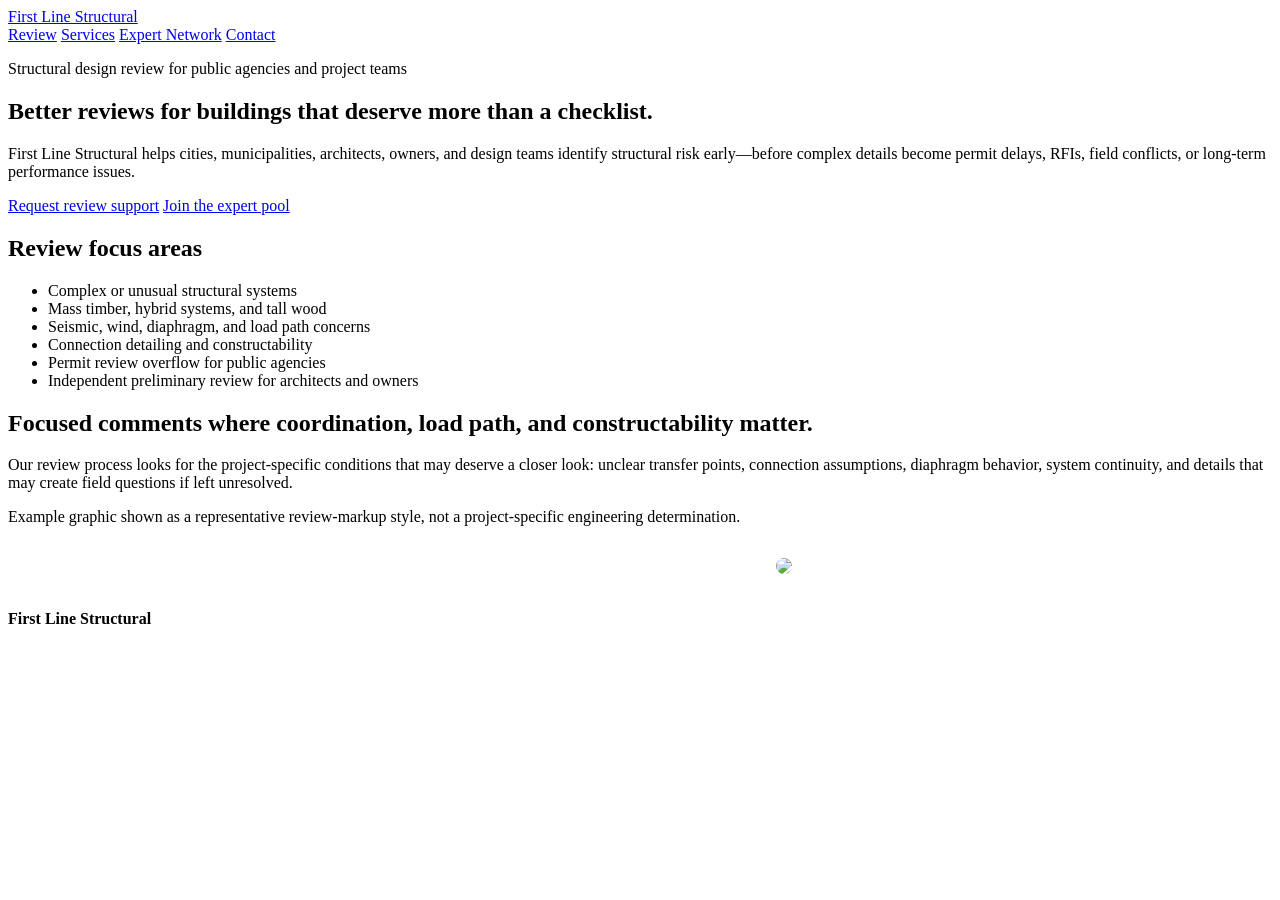
==== index.html @ 234429f4 "Update index.html" ====
<!doctype html>
<html lang="en">
<head>
  <meta charset="utf-8" />
  <meta name="viewport" content="width=device-width, initial-scale=1" />
  <title>First Line Structural</title>

  <!-- FORCE CSS FROM WORKING GITHUB SITE -->
  <link rel="stylesheet" href="https://loebmax-coder.github.io/First-Line-Structural/assets/css/styles.css">
</head>

<body>

<header class="site-header">
  <div class="container nav-wrap">
    <a class="logo" href="index.html">First Line Structural</a>
    <nav class="nav">
      <a href="index.html" class="active">Review</a>
      <a href="services.html">Services</a>
      <a href="expert-network.html">Expert Network</a>
      <a href="contact.html">Contact</a>
    </nav>
  </div>
</header>

<main>

<section class="hero">
  <div class="container">
    <p class="eyebrow">Structural design review for public agencies and project teams</p>

    <h1>
      Better reviews for buildings that deserve more than a checklist.
    </h1>

    <p class="lead">
      First Line Structural helps cities, municipalities, architects, owners, and design teams identify structural risk early—before complex details become permit delays, RFIs, field conflicts, or long-term performance issues.
    </p>

    <a href="contact.html" class="btn primary">Request review support</a>
    <a href="expert-network.html" class="btn">Join the expert pool</a>
  </div>
</section>

<section class="section">
  <div class="container">

    <h2>Review focus areas</h2>

    <ul class="checklist">
      <li>Complex or unusual structural systems</li>
      <li>Mass timber, hybrid systems, and tall wood</li>
      <li>Seismic, wind, diaphragm, and load path concerns</li>
      <li>Connection detailing and constructability</li>
      <li>Permit review overflow for public agencies</li>
      <li>Independent preliminary review for architects and owners</li>
    </ul>

  </div>
</section>

<section class="section alt">
  <div class="container split">

    <div>
      <h2>
        Focused comments where coordination, load path, and constructability matter.
      </h2>

      <p>
        Our review process looks for the project-specific conditions that may deserve a closer look: unclear transfer points, connection assumptions, diaphragm behavior, system continuity, and details that may create field questions if left unresolved.
      </p>

      <p class="small">
        Example graphic shown as a representative review-markup style, not a project-specific engineering determination.
      </p>
    </div>

    <div style="max-width:480px; margin-left:auto; background:rgba(255,255,255,0.04); padding:16px; border-radius:12px;">
      <img src="https://firstlinestructural.com/assets/images/redline-review.png"
           style="width:100%; border-radius:8px;">
    </div>

  </div>
</section>

</main>

<footer class="footer">
  <div class="container">
    <p><strong>First Line Structural</strong></p>
  </div>
</footer>

<!-- FORCE JS LOAD -->
<script src="https://firstlinestructural.com/assets/js/main.js"></script><script src="https://loebmax-coder.github.io/First-Line-Structural/assets/js/main.js"></script>
</body>
</html>
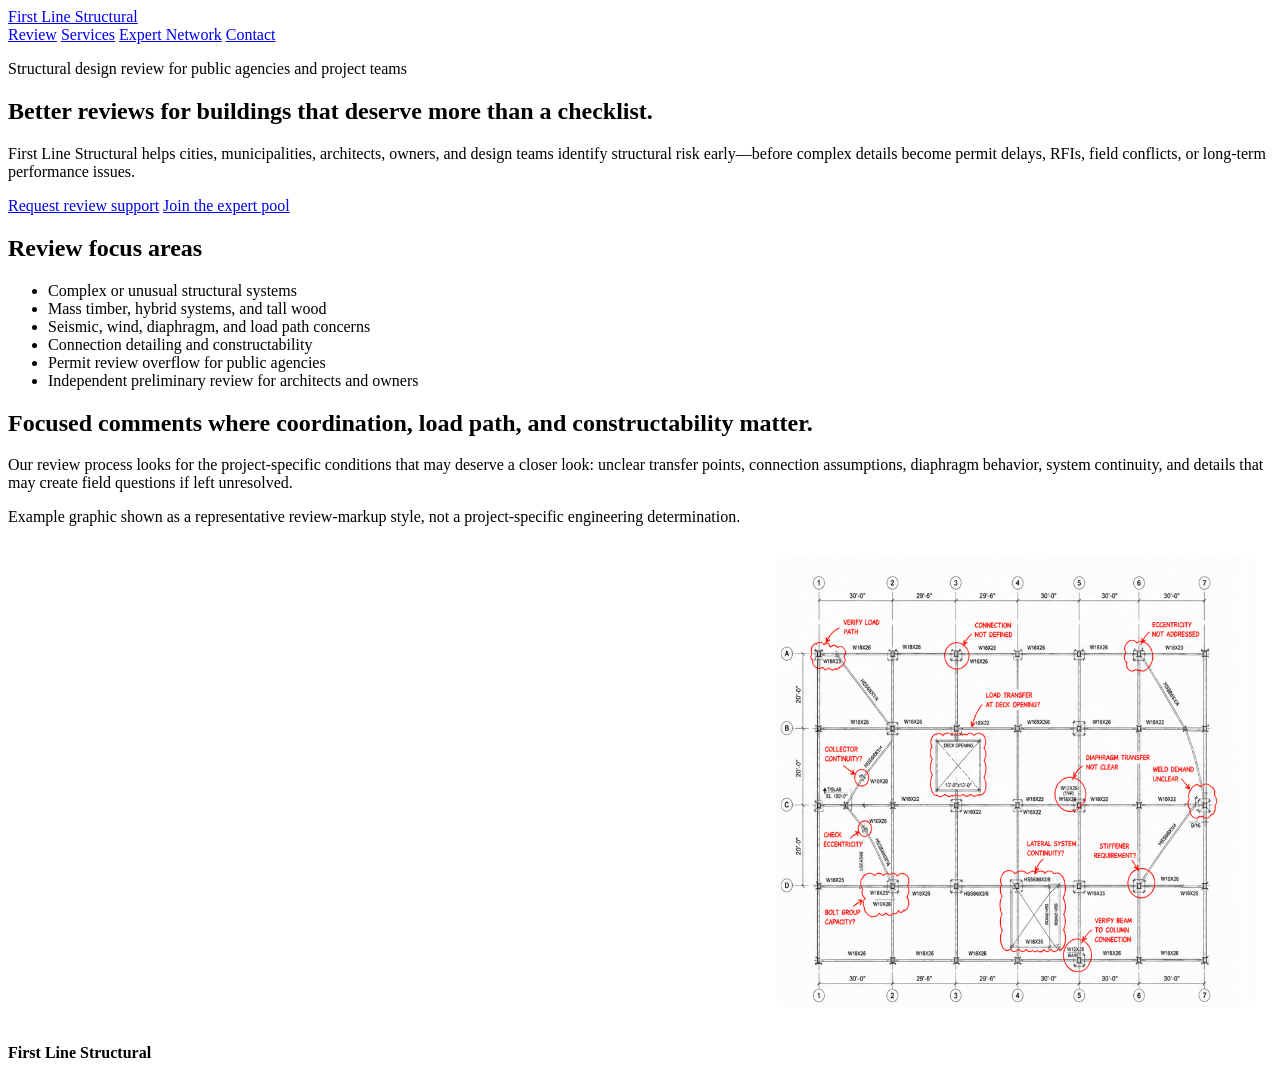
==== commit 084b5594: "Update index.html" ====
--- a/index.html
+++ b/index.html
@@ -5,10 +5,9 @@
   <meta name="viewport" content="width=device-width, initial-scale=1" />
   <title>First Line Structural</title>
 
-  <!-- FORCE CSS FROM WORKING GITHUB SITE -->
+  <!-- LOAD FROM THE WORKING GITHUB SITE -->
   <link rel="stylesheet" href="https://loebmax-coder.github.io/First-Line-Structural/assets/css/styles.css">
 </head>
-
 <body>
 
 <header class="site-header">
@@ -29,24 +28,22 @@
   <div class="container">
     <p class="eyebrow">Structural design review for public agencies and project teams</p>
 
-    <h1>
-      Better reviews for buildings that deserve more than a checklist.
-    </h1>
+    <h1>Better reviews for buildings that deserve more than a checklist.</h1>
 
     <p class="lead">
       First Line Structural helps cities, municipalities, architects, owners, and design teams identify structural risk early—before complex details become permit delays, RFIs, field conflicts, or long-term performance issues.
     </p>
 
-    <a href="contact.html" class="btn primary">Request review support</a>
-    <a href="expert-network.html" class="btn">Join the expert pool</a>
+    <div class="actions">
+      <a href="contact.html" class="btn primary">Request review support</a>
+      <a href="expert-network.html" class="btn">Join the expert pool</a>
+    </div>
   </div>
 </section>
 
 <section class="section">
   <div class="container">
-
     <h2>Review focus areas</h2>
-
     <ul class="checklist">
       <li>Complex or unusual structural systems</li>
       <li>Mass timber, hybrid systems, and tall wood</li>
@@ -55,32 +52,25 @@
       <li>Permit review overflow for public agencies</li>
       <li>Independent preliminary review for architects and owners</li>
     </ul>
-
   </div>
 </section>
 
 <section class="section alt">
   <div class="container split">
-
     <div>
-      <h2>
-        Focused comments where coordination, load path, and constructability matter.
-      </h2>
-
+      <h2>Focused comments where coordination, load path, and constructability matter.</h2>
       <p>
         Our review process looks for the project-specific conditions that may deserve a closer look: unclear transfer points, connection assumptions, diaphragm behavior, system continuity, and details that may create field questions if left unresolved.
       </p>
-
       <p class="small">
         Example graphic shown as a representative review-markup style, not a project-specific engineering determination.
       </p>
     </div>
 
     <div style="max-width:480px; margin-left:auto; background:rgba(255,255,255,0.04); padding:16px; border-radius:12px;">
-      <img src="https://firstlinestructural.com/assets/images/redline-review.png"
+      <img src="https://loebmax-coder.github.io/First-Line-Structural/assets/images/redline-review.png"
            style="width:100%; border-radius:8px;">
     </div>
-
   </div>
 </section>
 
@@ -92,7 +82,7 @@
   </div>
 </footer>
 
-<!-- FORCE JS LOAD -->
-<script src="https://firstlinestructural.com/assets/js/main.js"></script><script src="https://loebmax-coder.github.io/First-Line-Structural/assets/js/main.js"></script>
+<script src="https://loebmax-coder.github.io/First-Line-Structural/assets/js/main.js"></script>
+
 </body>
 </html>
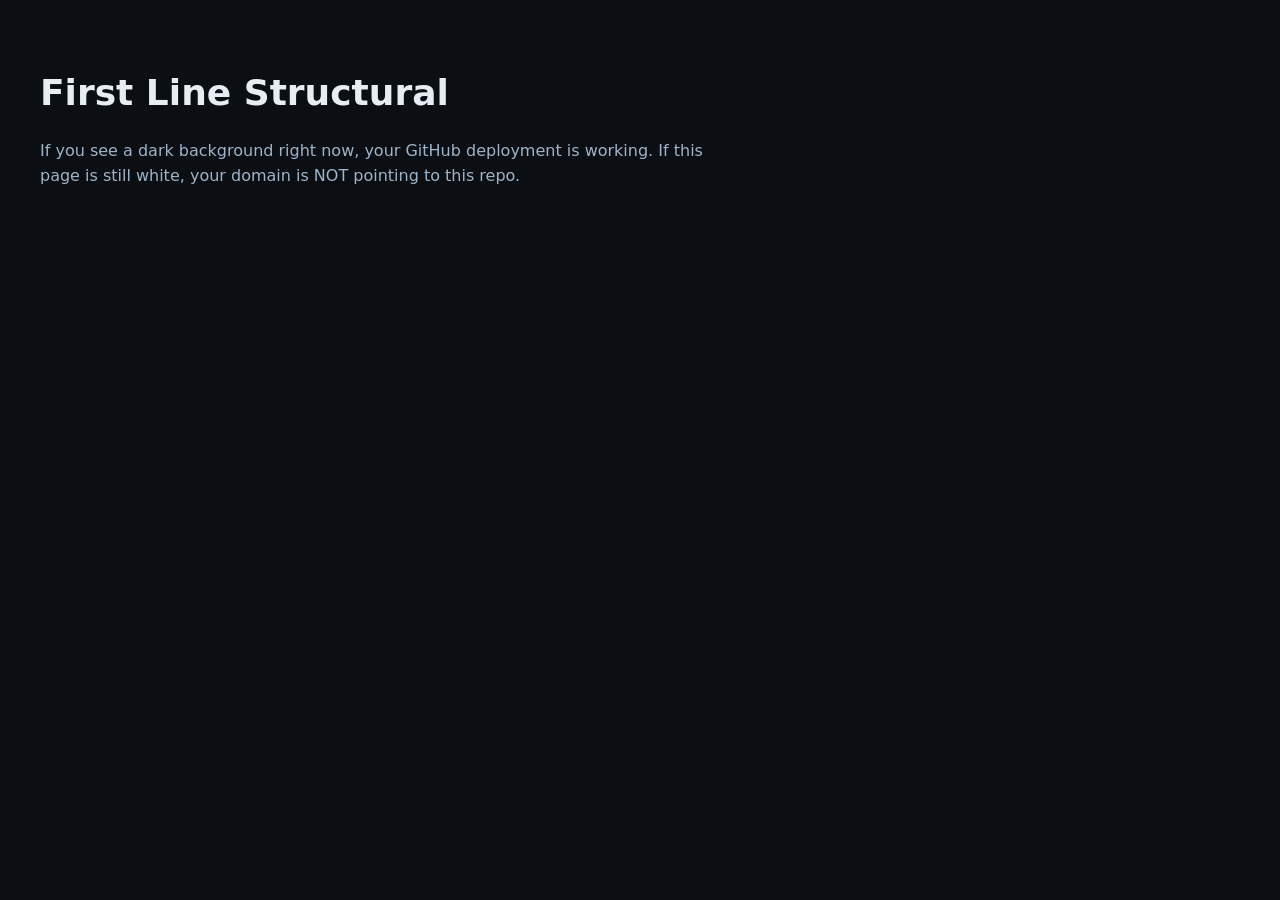
==== commit d1157ab1: "Update index.html" ====
--- a/index.html
+++ b/index.html
@@ -5,84 +5,36 @@
   <meta name="viewport" content="width=device-width, initial-scale=1" />
   <title>First Line Structural</title>
 
-  <!-- LOAD FROM THE WORKING GITHUB SITE -->
-  <link rel="stylesheet" href="https://loebmax-coder.github.io/First-Line-Structural/assets/css/styles.css">
+  <style>
+    body {
+      font-family: system-ui, sans-serif;
+      background: #0b0f14;
+      color: #e6edf3;
+      margin: 0;
+      padding: 40px;
+      line-height: 1.6;
+    }
+
+    h1 {
+      font-size: 36px;
+      margin-bottom: 16px;
+    }
+
+    p {
+      color: #9fb3c8;
+      max-width: 700px;
+    }
+  </style>
 </head>
+
 <body>
 
-<header class="site-header">
-  <div class="container nav-wrap">
-    <a class="logo" href="index.html">First Line Structural</a>
-    <nav class="nav">
-      <a href="index.html" class="active">Review</a>
-      <a href="services.html">Services</a>
-      <a href="expert-network.html">Expert Network</a>
-      <a href="contact.html">Contact</a>
-    </nav>
-  </div>
-</header>
+<h1>First Line Structural</h1>
 
-<main>
-
-<section class="hero">
-  <div class="container">
-    <p class="eyebrow">Structural design review for public agencies and project teams</p>
-
-    <h1>Better reviews for buildings that deserve more than a checklist.</h1>
-
-    <p class="lead">
-      First Line Structural helps cities, municipalities, architects, owners, and design teams identify structural risk early—before complex details become permit delays, RFIs, field conflicts, or long-term performance issues.
-    </p>
-
-    <div class="actions">
-      <a href="contact.html" class="btn primary">Request review support</a>
-      <a href="expert-network.html" class="btn">Join the expert pool</a>
-    </div>
-  </div>
-</section>
-
-<section class="section">
-  <div class="container">
-    <h2>Review focus areas</h2>
-    <ul class="checklist">
-      <li>Complex or unusual structural systems</li>
-      <li>Mass timber, hybrid systems, and tall wood</li>
-      <li>Seismic, wind, diaphragm, and load path concerns</li>
-      <li>Connection detailing and constructability</li>
-      <li>Permit review overflow for public agencies</li>
-      <li>Independent preliminary review for architects and owners</li>
-    </ul>
-  </div>
-</section>
-
-<section class="section alt">
-  <div class="container split">
-    <div>
-      <h2>Focused comments where coordination, load path, and constructability matter.</h2>
-      <p>
-        Our review process looks for the project-specific conditions that may deserve a closer look: unclear transfer points, connection assumptions, diaphragm behavior, system continuity, and details that may create field questions if left unresolved.
-      </p>
-      <p class="small">
-        Example graphic shown as a representative review-markup style, not a project-specific engineering determination.
-      </p>
-    </div>
-
-    <div style="max-width:480px; margin-left:auto; background:rgba(255,255,255,0.04); padding:16px; border-radius:12px;">
-      <img src="https://loebmax-coder.github.io/First-Line-Structural/assets/images/redline-review.png"
-           style="width:100%; border-radius:8px;">
-    </div>
-  </div>
-</section>
-
-</main>
-
-<footer class="footer">
-  <div class="container">
-    <p><strong>First Line Structural</strong></p>
-  </div>
-</footer>
-
-<script src="https://loebmax-coder.github.io/First-Line-Structural/assets/js/main.js"></script>
+<p>
+If you see a dark background right now, your GitHub deployment is working.
+If this page is still white, your domain is NOT pointing to this repo.
+</p>
 
 </body>
 </html>
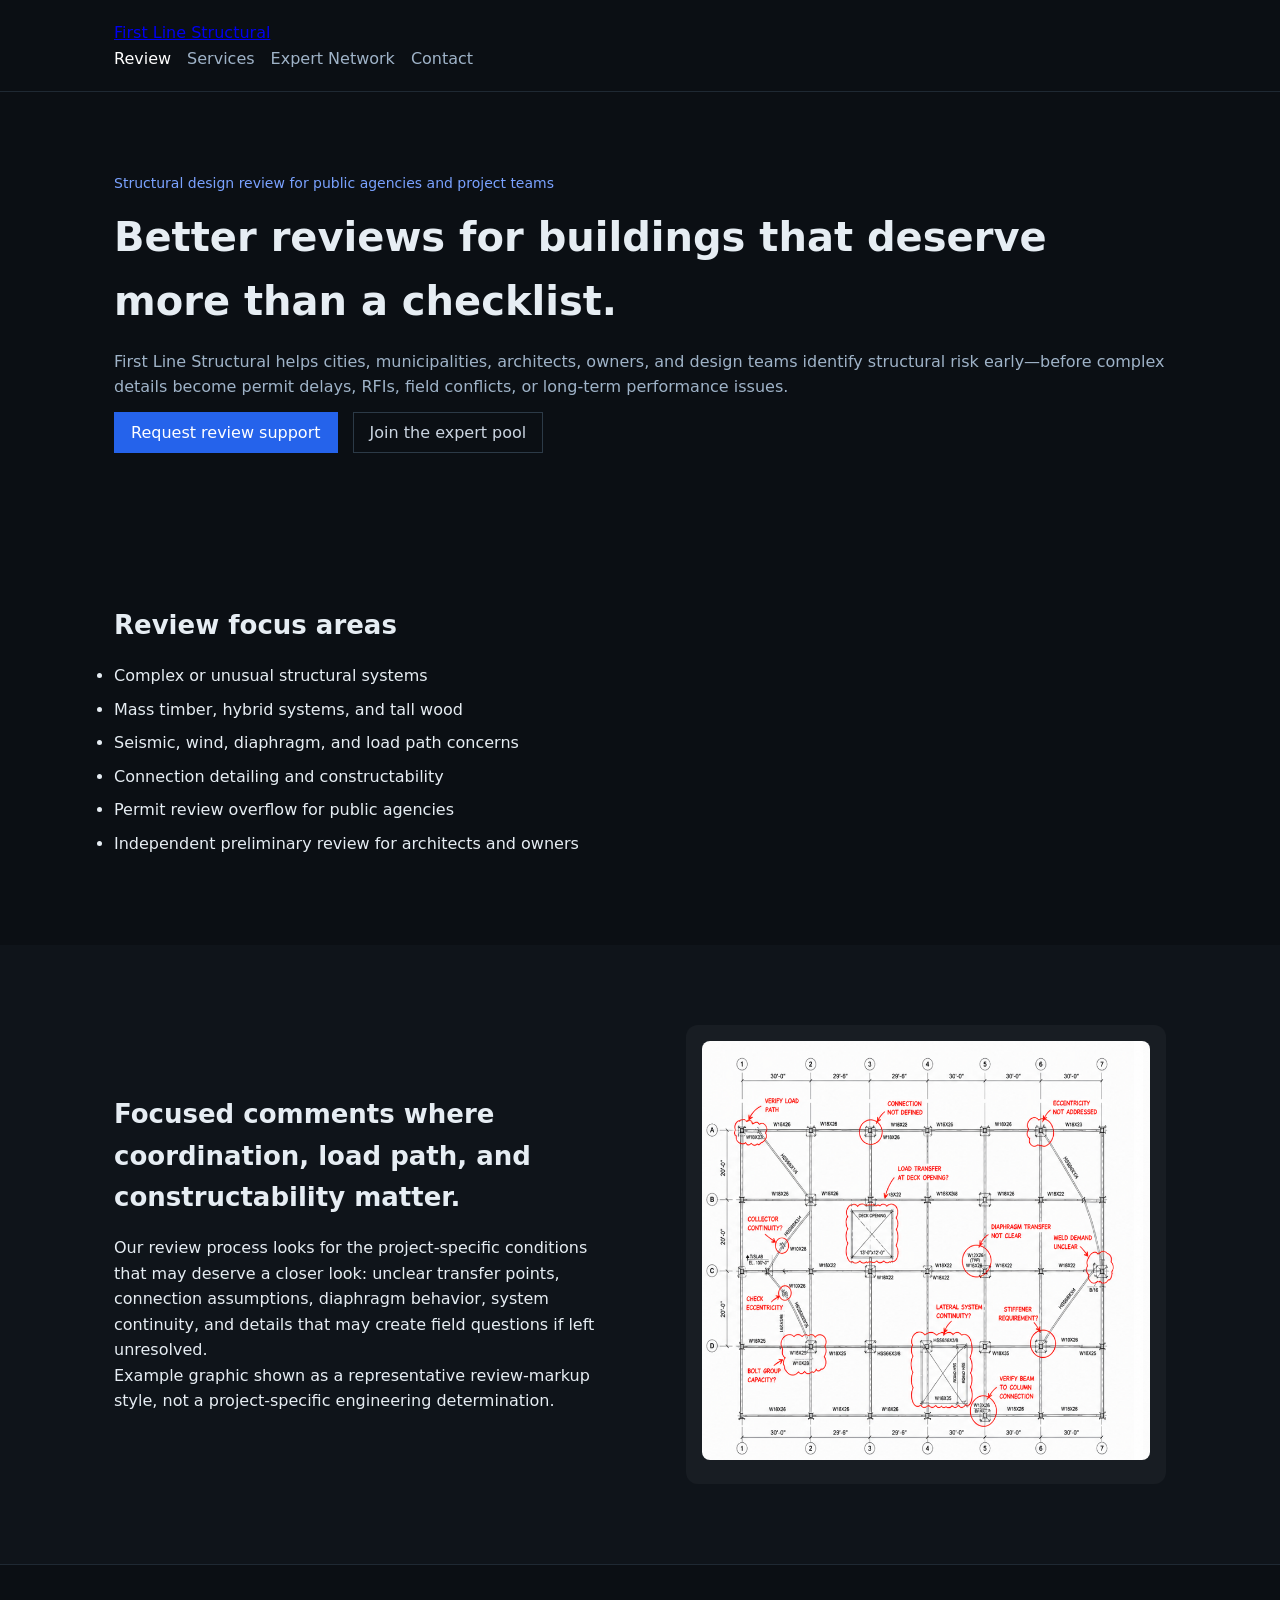
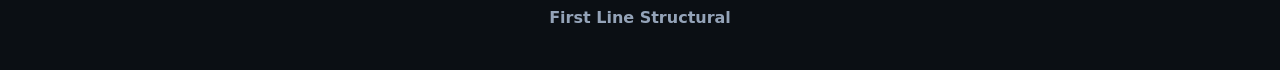
==== commit 072953c4: "Update index.html" ====
--- a/index.html
+++ b/index.html
@@ -5,36 +5,89 @@
   <meta name="viewport" content="width=device-width, initial-scale=1" />
   <title>First Line Structural</title>
 
-  <style>
-    body {
-      font-family: system-ui, sans-serif;
-      background: #0b0f14;
-      color: #e6edf3;
-      margin: 0;
-      padding: 40px;
-      line-height: 1.6;
-    }
-
-    h1 {
-      font-size: 36px;
-      margin-bottom: 16px;
-    }
-
-    p {
-      color: #9fb3c8;
-      max-width: 700px;
-    }
-  </style>
+  <!-- Main Styles -->
+  <link rel="stylesheet" href="assets/css/styles.css">
 </head>
 
 <body>
 
-<h1>First Line Structural</h1>
+<header class="site-header">
+  <div class="container nav-wrap">
+    <a class="logo" href="index.html">First Line Structural</a>
+    <nav class="nav">
+      <a href="index.html" class="active">Review</a>
+      <a href="services.html">Services</a>
+      <a href="expert-network.html">Expert Network</a>
+      <a href="contact.html">Contact</a>
+    </nav>
+  </div>
+</header>
 
-<p>
-If you see a dark background right now, your GitHub deployment is working.
-If this page is still white, your domain is NOT pointing to this repo.
-</p>
+<main>
+
+<section class="hero">
+  <div class="container">
+    <p class="eyebrow">Structural design review for public agencies and project teams</p>
+
+    <h1>Better reviews for buildings that deserve more than a checklist.</h1>
+
+    <p class="lead">
+      First Line Structural helps cities, municipalities, architects, owners, and design teams identify structural risk early—before complex details become permit delays, RFIs, field conflicts, or long-term performance issues.
+    </p>
+
+    <div class="actions">
+      <a href="contact.html" class="btn primary">Request review support</a>
+      <a href="expert-network.html" class="btn">Join the expert pool</a>
+    </div>
+  </div>
+</section>
+
+<section class="section">
+  <div class="container">
+    <h2>Review focus areas</h2>
+
+    <ul class="checklist">
+      <li>Complex or unusual structural systems</li>
+      <li>Mass timber, hybrid systems, and tall wood</li>
+      <li>Seismic, wind, diaphragm, and load path concerns</li>
+      <li>Connection detailing and constructability</li>
+      <li>Permit review overflow for public agencies</li>
+      <li>Independent preliminary review for architects and owners</li>
+    </ul>
+  </div>
+</section>
+
+<section class="section alt">
+  <div class="container split">
+
+    <div>
+      <h2>Focused comments where coordination, load path, and constructability matter.</h2>
+
+      <p>
+        Our review process looks for the project-specific conditions that may deserve a closer look: unclear transfer points, connection assumptions, diaphragm behavior, system continuity, and details that may create field questions if left unresolved.
+      </p>
+
+      <p class="small">
+        Example graphic shown as a representative review-markup style, not a project-specific engineering determination.
+      </p>
+    </div>
+
+    <div style="max-width:480px; margin-left:auto; background:rgba(255,255,255,0.04); padding:16px; border-radius:12px;">
+      <img src="assets/images/redline-review.png" style="width:100%; border-radius:8px;">
+    </div>
+
+  </div>
+</section>
+
+</main>
+
+<footer class="footer">
+  <div class="container">
+    <p><strong>First Line Structural</strong></p>
+  </div>
+</footer>
+
+<script src="assets/js/main.js"></script>
 
 </body>
 </html>
--- a/assets/css/styles.css
+++ b/assets/css/styles.css
@@ -0,0 +1,102 @@
+* {
+  margin: 0;
+  padding: 0;
+  box-sizing: border-box;
+}
+
+body {
+  font-family: system-ui, -apple-system, sans-serif;
+  background: #0b0f14;
+  color: #e6edf3;
+  line-height: 1.6;
+}
+
+.container {
+  max-width: 1100px;
+  margin: 0 auto;
+  padding: 0 24px;
+}
+
+.site-header {
+  padding: 20px 0;
+  border-bottom: 1px solid #1f2933;
+}
+
+.nav {
+  display: flex;
+  gap: 16px;
+}
+
+.nav a {
+  color: #9fb3c8;
+  text-decoration: none;
+}
+
+.nav a.active {
+  color: #ffffff;
+}
+
+.hero {
+  padding: 80px 0;
+}
+
+.eyebrow {
+  color: #7aa2ff;
+  font-size: 14px;
+  margin-bottom: 10px;
+}
+
+h1 {
+  font-size: 40px;
+  margin-bottom: 16px;
+}
+
+h2 {
+  font-size: 26px;
+  margin-bottom: 16px;
+}
+
+.lead {
+  color: #9fb3c8;
+  margin-bottom: 20px;
+}
+
+.section {
+  padding: 80px 0;
+}
+
+.section.alt {
+  background: #0f141a;
+}
+
+.btn {
+  padding: 10px 16px;
+  border: 1px solid #2c3a47;
+  color: #cbd5e1;
+  text-decoration: none;
+  margin-right: 10px;
+}
+
+.btn.primary {
+  background: #2563eb;
+  border-color: #2563eb;
+  color: white;
+}
+
+.checklist li {
+  margin-bottom: 8px;
+}
+
+.split {
+  display: grid;
+  grid-template-columns: 1fr 1fr;
+  gap: 40px;
+  align-items: center;
+}
+
+.footer {
+  padding: 40px 0;
+  border-top: 1px solid #1f2933;
+  text-align: center;
+  color: #94a3b8;
+}
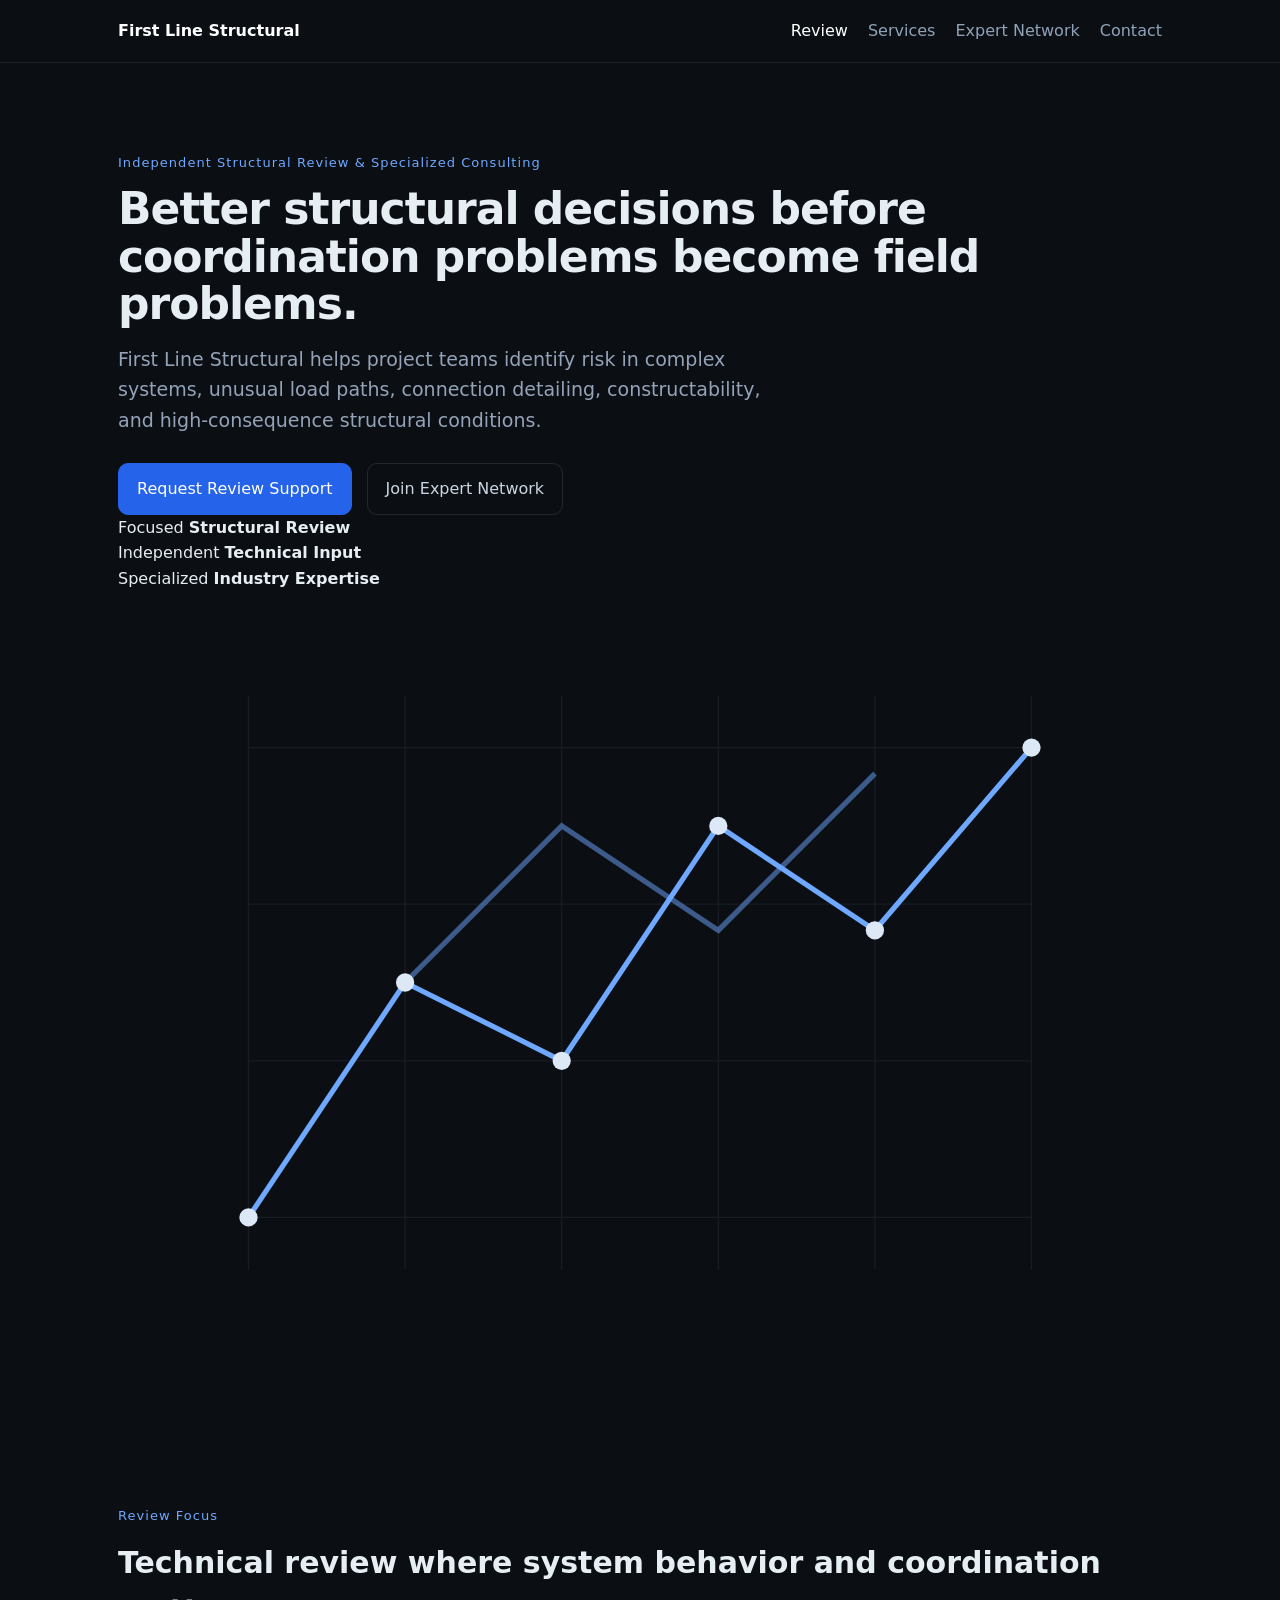
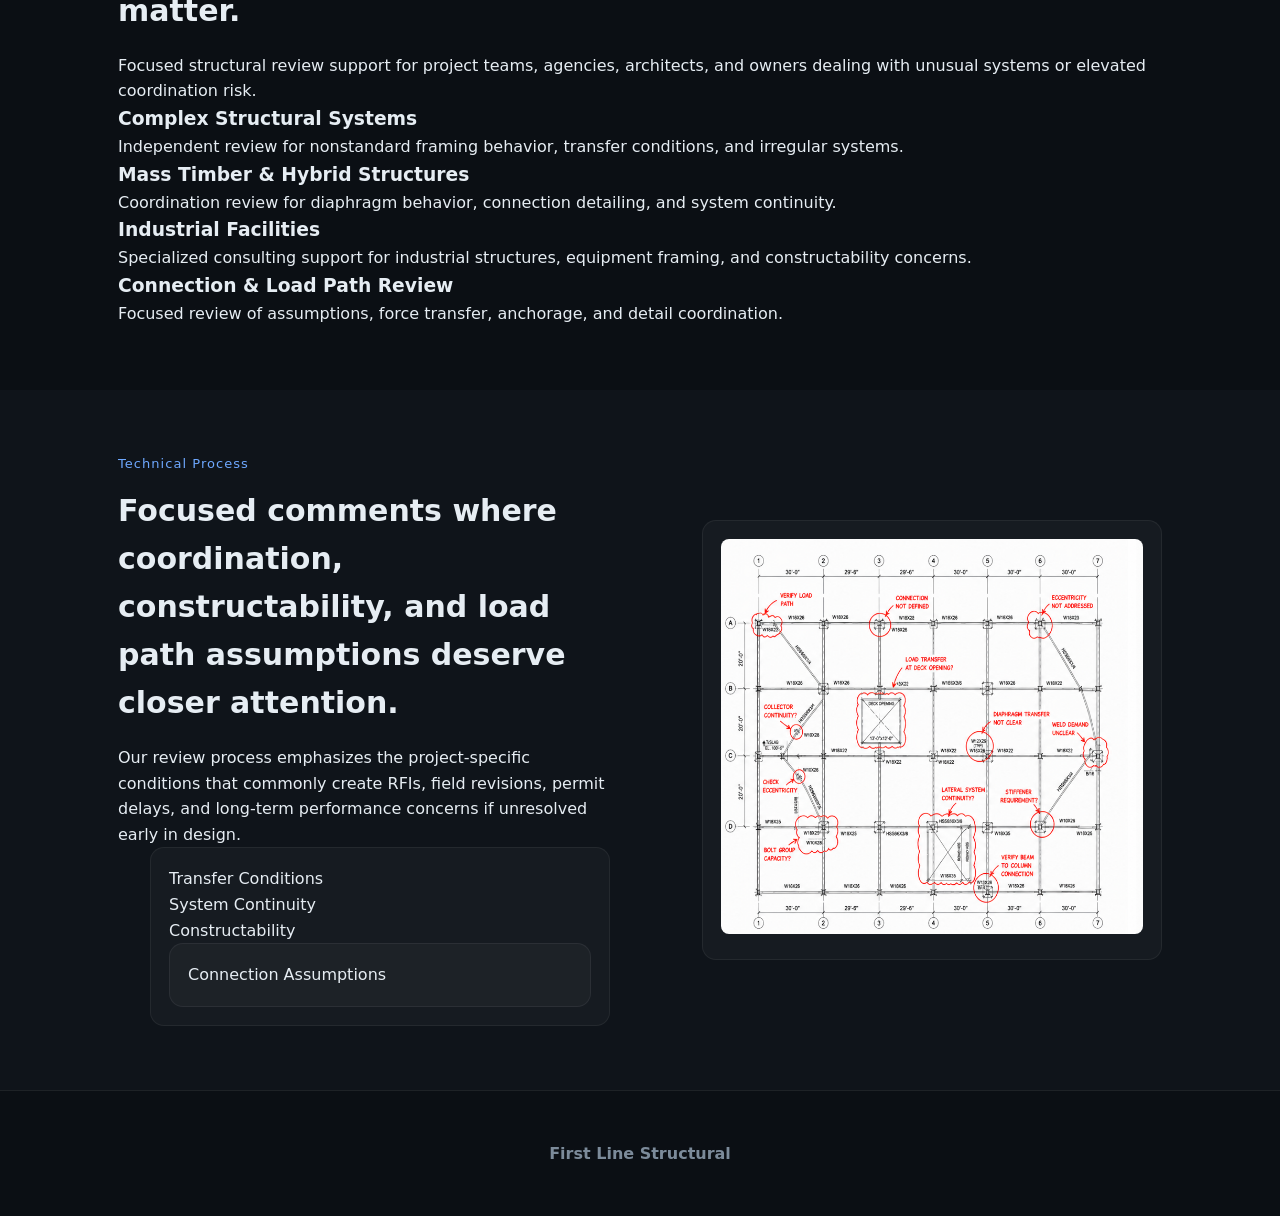
==== commit 7afe89a6: "Redesign homepage with stronger engineering visual hierarchy" ====
--- a/index.html
+++ b/index.html
@@ -4,8 +4,6 @@
   <meta charset="utf-8" />
   <meta name="viewport" content="width=device-width, initial-scale=1" />
   <title>First Line Structural</title>
-
-  <!-- Main Styles -->
   <link rel="stylesheet" href="assets/css/styles.css">
 </head>
 
@@ -14,6 +12,7 @@
 <header class="site-header">
   <div class="container nav-wrap">
     <a class="logo" href="index.html">First Line Structural</a>
+
     <nav class="nav">
       <a href="index.html" class="active">Review</a>
       <a href="services.html">Services</a>
@@ -25,58 +24,163 @@
 
 <main>
 
-<section class="hero">
-  <div class="container">
-    <p class="eyebrow">Structural design review for public agencies and project teams</p>
+<section class="hero advanced-hero">
 
-    <h1>Better reviews for buildings that deserve more than a checklist.</h1>
+  <div class="hero-grid container">
 
-    <p class="lead">
-      First Line Structural helps cities, municipalities, architects, owners, and design teams identify structural risk early—before complex details become permit delays, RFIs, field conflicts, or long-term performance issues.
-    </p>
+    <div class="hero-copy">
 
-    <div class="actions">
-      <a href="contact.html" class="btn primary">Request review support</a>
-      <a href="expert-network.html" class="btn">Join the expert pool</a>
+      <p class="eyebrow">Independent Structural Review & Specialized Consulting</p>
+
+      <h1>
+        Better structural decisions before coordination problems become field problems.
+      </h1>
+
+      <p class="lead">
+        First Line Structural helps project teams identify risk in complex systems, unusual load paths, connection detailing, constructability, and high-consequence structural conditions.
+      </p>
+
+      <div class="actions">
+        <a href="contact.html" class="btn primary">Request Review Support</a>
+        <a href="expert-network.html" class="btn">Join Expert Network</a>
+      </div>
+
+      <div class="hero-stats">
+        <div>
+          <span>Focused</span>
+          <strong>Structural Review</strong>
+        </div>
+
+        <div>
+          <span>Independent</span>
+          <strong>Technical Input</strong>
+        </div>
+
+        <div>
+          <span>Specialized</span>
+          <strong>Industry Expertise</strong>
+        </div>
+      </div>
+
     </div>
+
+    <div class="hero-graphic-wrap">
+
+      <div class="hero-graphic-card">
+
+        <svg viewBox="0 0 800 600" class="hero-diagram">
+
+          <g opacity="0.15" stroke="#5b6b7d">
+            <path d="M100 80V520" />
+            <path d="M220 80V520" />
+            <path d="M340 80V520" />
+            <path d="M460 80V520" />
+            <path d="M580 80V520" />
+            <path d="M700 80V520" />
+
+            <path d="M100 120H700" />
+            <path d="M100 240H700" />
+            <path d="M100 360H700" />
+            <path d="M100 480H700" />
+          </g>
+
+          <g stroke="#6ea8ff" stroke-width="4" fill="none">
+            <path d="M100 480L220 300L340 360L460 180L580 260L700 120" />
+            <path d="M220 300L340 180L460 260L580 140" opacity="0.5" />
+          </g>
+
+          <g fill="#dce8f5">
+            <circle cx="100" cy="480" r="7" />
+            <circle cx="220" cy="300" r="7" />
+            <circle cx="340" cy="360" r="7" />
+            <circle cx="460" cy="180" r="7" />
+            <circle cx="580" cy="260" r="7" />
+            <circle cx="700" cy="120" r="7" />
+          </g>
+
+        </svg>
+
+      </div>
+
+    </div>
+
   </div>
+
 </section>
 
-<section class="section">
+<section class="section review-grid-section">
+
   <div class="container">
-    <h2>Review focus areas</h2>
 
-    <ul class="checklist">
-      <li>Complex or unusual structural systems</li>
-      <li>Mass timber, hybrid systems, and tall wood</li>
-      <li>Seismic, wind, diaphragm, and load path concerns</li>
-      <li>Connection detailing and constructability</li>
-      <li>Permit review overflow for public agencies</li>
-      <li>Independent preliminary review for architects and owners</li>
-    </ul>
-  </div>
-</section>
+    <div class="section-heading-row">
+      <div>
+        <p class="eyebrow">Review Focus</p>
+        <h2>Technical review where system behavior and coordination matter.</h2>
+      </div>
 
-<section class="section alt">
-  <div class="container split">
-
-    <div>
-      <h2>Focused comments where coordination, load path, and constructability matter.</h2>
-
-      <p>
-        Our review process looks for the project-specific conditions that may deserve a closer look: unclear transfer points, connection assumptions, diaphragm behavior, system continuity, and details that may create field questions if left unresolved.
-      </p>
-
-      <p class="small">
-        Example graphic shown as a representative review-markup style, not a project-specific engineering determination.
+      <p class="section-side-text">
+        Focused structural review support for project teams, agencies, architects, and owners dealing with unusual systems or elevated coordination risk.
       </p>
     </div>
 
-    <div style="max-width:480px; margin-left:auto; background:rgba(255,255,255,0.04); padding:16px; border-radius:12px;">
-      <img src="assets/images/redline-review.png" style="width:100%; border-radius:8px;">
+    <div class="review-grid">
+
+      <div class="review-card">
+        <h3>Complex Structural Systems</h3>
+        <p>Independent review for nonstandard framing behavior, transfer conditions, and irregular systems.</p>
+      </div>
+
+      <div class="review-card">
+        <h3>Mass Timber & Hybrid Structures</h3>
+        <p>Coordination review for diaphragm behavior, connection detailing, and system continuity.</p>
+      </div>
+
+      <div class="review-card">
+        <h3>Industrial Facilities</h3>
+        <p>Specialized consulting support for industrial structures, equipment framing, and constructability concerns.</p>
+      </div>
+
+      <div class="review-card">
+        <h3>Connection & Load Path Review</h3>
+        <p>Focused review of assumptions, force transfer, anchorage, and detail coordination.</p>
+      </div>
+
     </div>
 
   </div>
+
+</section>
+
+<section class="section alt technical-section">
+
+  <div class="container split technical-split">
+
+    <div>
+      <p class="eyebrow">Technical Process</p>
+
+      <h2>
+        Focused comments where coordination, constructability, and load path assumptions deserve closer attention.
+      </h2>
+
+      <p>
+        Our review process emphasizes the project-specific conditions that commonly create RFIs, field revisions, permit delays, and long-term performance concerns if unresolved early in design.
+      </p>
+
+      <div class="technical-list">
+        <div>Transfer Conditions</div>
+        <div>System Continuity</div>
+        <div>Constructability</div>
+        <div>Connection Assumptions</div>
+      </div>
+
+    </div>
+
+    <div class="technical-image-card">
+      <img src="assets/images/redline-review.png" alt="Structural review markup">
+    </div>
+
+  </div>
+
 </section>
 
 </main>
--- a/assets/css/styles.css
+++ b/assets/css/styles.css
@@ -5,76 +5,106 @@
 }
 
 body {
-  font-family: system-ui, -apple-system, sans-serif;
+  font-family: Inter, system-ui, -apple-system, sans-serif;
   background: #0b0f14;
   color: #e6edf3;
   line-height: 1.6;
 }
 
+/* LAYOUT */
 .container {
   max-width: 1100px;
   margin: 0 auto;
-  padding: 0 24px;
-}
-
+  padding: 0 28px;
+}
+
+.section {
+  padding: 64px 0;
+}
+
+.section.alt {
+  background: #0f141a;
+}
+
+/* HEADER */
 .site-header {
-  padding: 20px 0;
-  border-bottom: 1px solid #1f2933;
+  border-bottom: 1px solid rgba(255,255,255,0.08);
+  padding: 18px 0;
+}
+
+.nav-wrap {
+  display: flex;
+  justify-content: space-between;
+  align-items: center;
+}
+
+.logo {
+  color: white;
+  text-decoration: none;
+  font-weight: 700;
 }
 
 .nav {
   display: flex;
-  gap: 16px;
+  gap: 20px;
 }
 
 .nav a {
-  color: #9fb3c8;
+  color: #8fa3b8;
   text-decoration: none;
+  font-weight: 500;
 }
 
 .nav a.active {
   color: #ffffff;
 }
 
+/* HERO */
 .hero {
-  padding: 80px 0;
+  padding: 90px 0 60px;
 }
 
 .eyebrow {
-  color: #7aa2ff;
-  font-size: 14px;
-  margin-bottom: 10px;
+  color: #6ea8ff;
+  font-size: 13px;
+  letter-spacing: 0.08em;
+  margin-bottom: 12px;
 }
 
 h1 {
-  font-size: 40px;
+  font-size: 44px;
+  line-height: 1.08;
   margin-bottom: 16px;
+  letter-spacing: -1px;
 }
 
 h2 {
-  font-size: 26px;
-  margin-bottom: 16px;
+  font-size: 30px;
+  margin-bottom: 18px;
 }
 
 .lead {
-  color: #9fb3c8;
-  margin-bottom: 20px;
-}
-
-.section {
-  padding: 80px 0;
-}
-
-.section.alt {
-  background: #0f141a;
-}
-
+  font-size: 19px;
+  color: #94a3b8;
+  margin-bottom: 28px;
+  max-width: 650px;
+}
+
+/* BUTTONS */
 .btn {
-  padding: 10px 16px;
-  border: 1px solid #2c3a47;
-  color: #cbd5e1;
+  display: inline-block;
+  padding: 12px 18px;
+  border-radius: 10px;
   text-decoration: none;
   margin-right: 10px;
+  border: 1px solid rgba(255,255,255,0.1);
+  color: #cbd5e1;
+  font-weight: 500;
+  transition: 0.2s ease;
+}
+
+.btn:hover {
+  transform: translateY(-1px);
 }
 
 .btn.primary {
@@ -83,20 +113,124 @@
   color: white;
 }
 
+/* LIST */
+.checklist {
+  margin-top: 24px;
+}
+
 .checklist li {
-  margin-bottom: 8px;
-}
-
+  margin-bottom: 10px;
+  color: #9fb3c8;
+}
+
+/* SPLIT */
 .split {
   display: grid;
   grid-template-columns: 1fr 1fr;
-  gap: 40px;
+  gap: 60px;
   align-items: center;
 }
 
+/* IMAGE CARD */
+.split div:last-child {
+  max-width: 460px;
+  margin-left: auto;
+  background: rgba(255,255,255,0.03);
+  padding: 18px;
+  border-radius: 14px;
+  border: 1px solid rgba(255,255,255,0.06);
+}
+
+.split img {
+  width: 100%;
+  border-radius: 8px;
+}
+
+/* EXPERT NETWORK */
+.expertise-grid {
+  display: grid;
+  grid-template-columns: repeat(auto-fit, minmax(220px, 1fr));
+  gap: 14px;
+  margin: 32px 0 40px;
+}
+
+.expertise-card {
+  background: rgba(255,255,255,0.03);
+  border: 1px solid rgba(255,255,255,0.06);
+  border-radius: 12px;
+  padding: 16px;
+  color: #cbd5e1;
+  font-size: 15px;
+}
+
+.form-card {
+  background: rgba(255,255,255,0.03);
+  border: 1px solid rgba(255,255,255,0.06);
+  border-radius: 18px;
+  padding: 30px;
+}
+
+.form-grid {
+  display: grid;
+  grid-template-columns: 1fr 1fr;
+  gap: 18px;
+  margin-bottom: 22px;
+}
+
+input,
+textarea {
+  width: 100%;
+  margin-top: 8px;
+  padding: 14px;
+  border-radius: 10px;
+  border: 1px solid rgba(255,255,255,0.08);
+  background: #11161d;
+  color: #e6edf3;
+  font-size: 15px;
+}
+
+textarea {
+  resize: vertical;
+  min-height: 140px;
+}
+
+label {
+  color: #cbd5e1;
+  font-size: 14px;
+  font-weight: 500;
+}
+
+.form-note {
+  margin-top: 14px;
+  color: #7c8b9a;
+  font-size: 14px;
+  text-align: center;
+}
+
+/* FOOTER */
 .footer {
-  padding: 40px 0;
-  border-top: 1px solid #1f2933;
+  padding: 50px 0;
+  border-top: 1px solid rgba(255,255,255,0.08);
   text-align: center;
-  color: #94a3b8;
-}
+  color: #7c8b9a;
+}
+
+@media (max-width: 700px) {
+
+  .nav-wrap,
+  .split,
+  .form-grid {
+    grid-template-columns: 1fr;
+    display: grid;
+    gap: 20px;
+  }
+
+  .nav {
+    flex-wrap: wrap;
+  }
+
+  h1 {
+    font-size: 38px;
+  }
+
+}
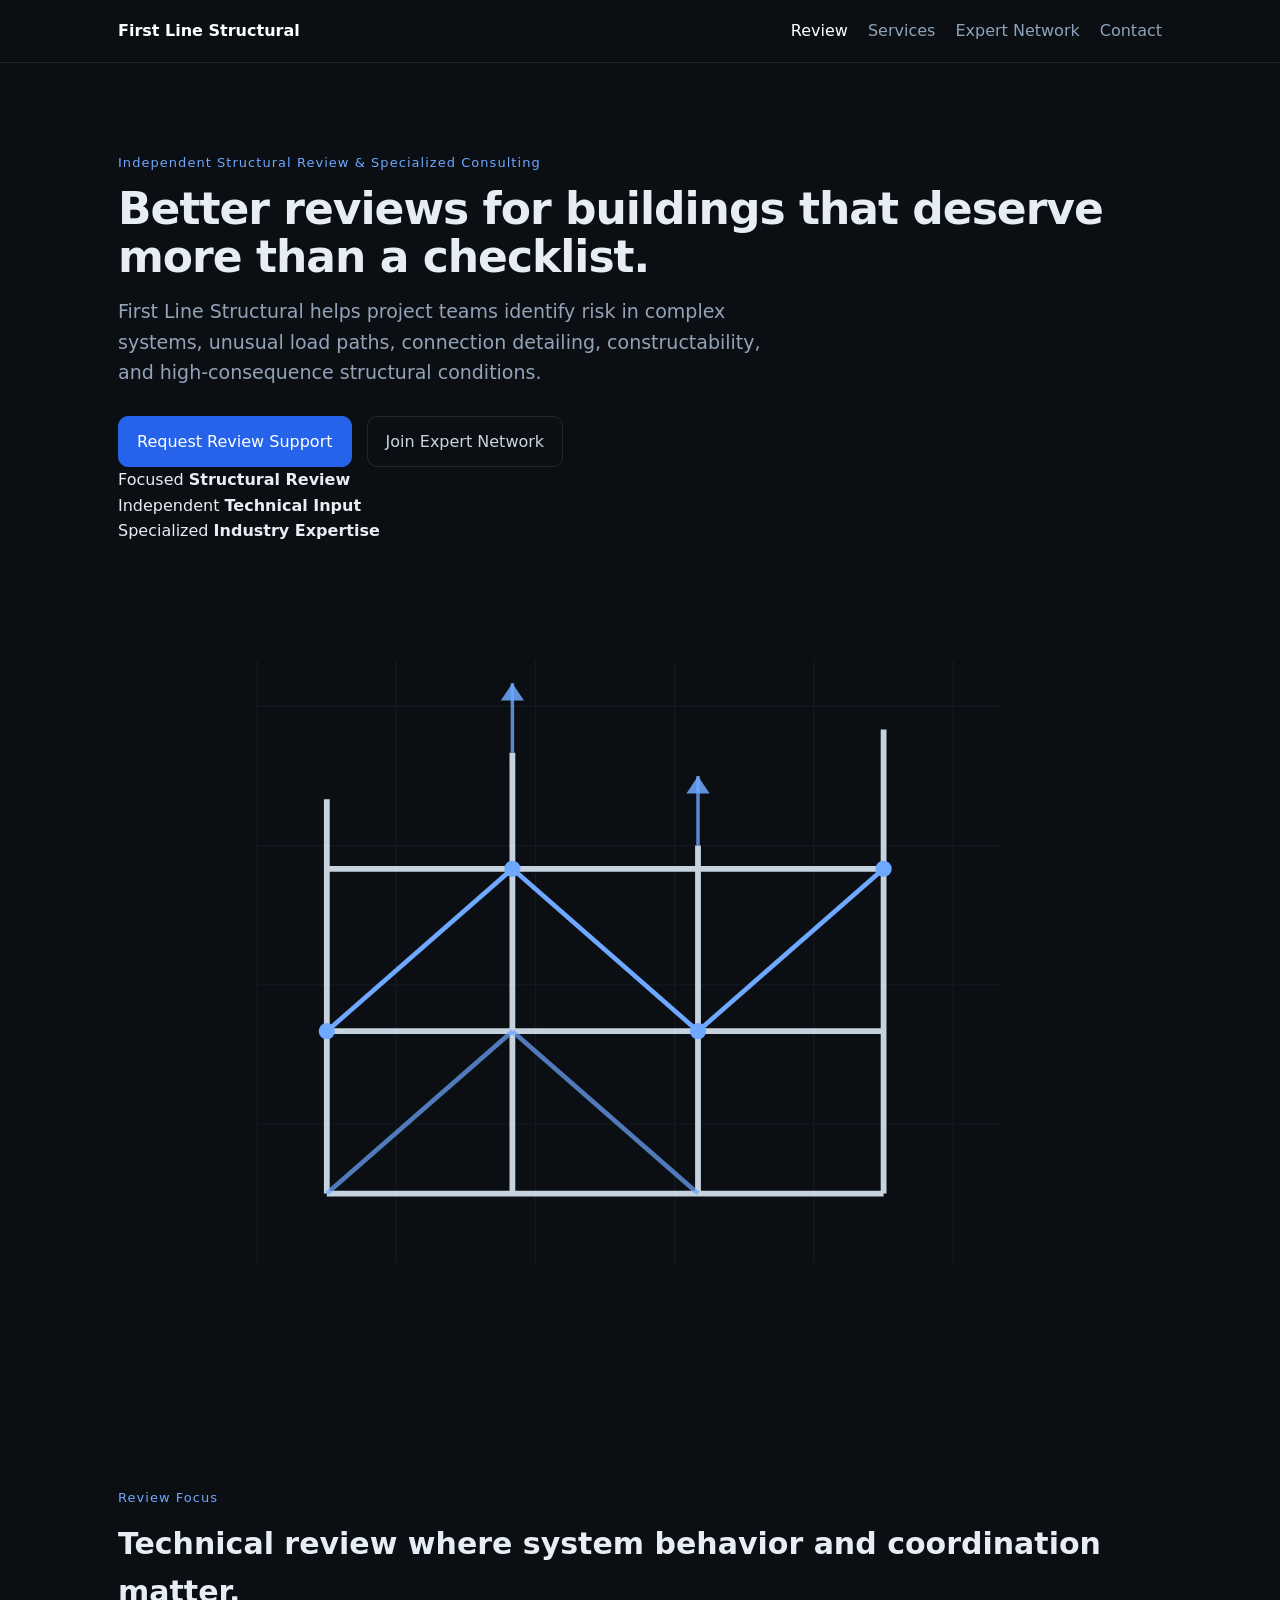
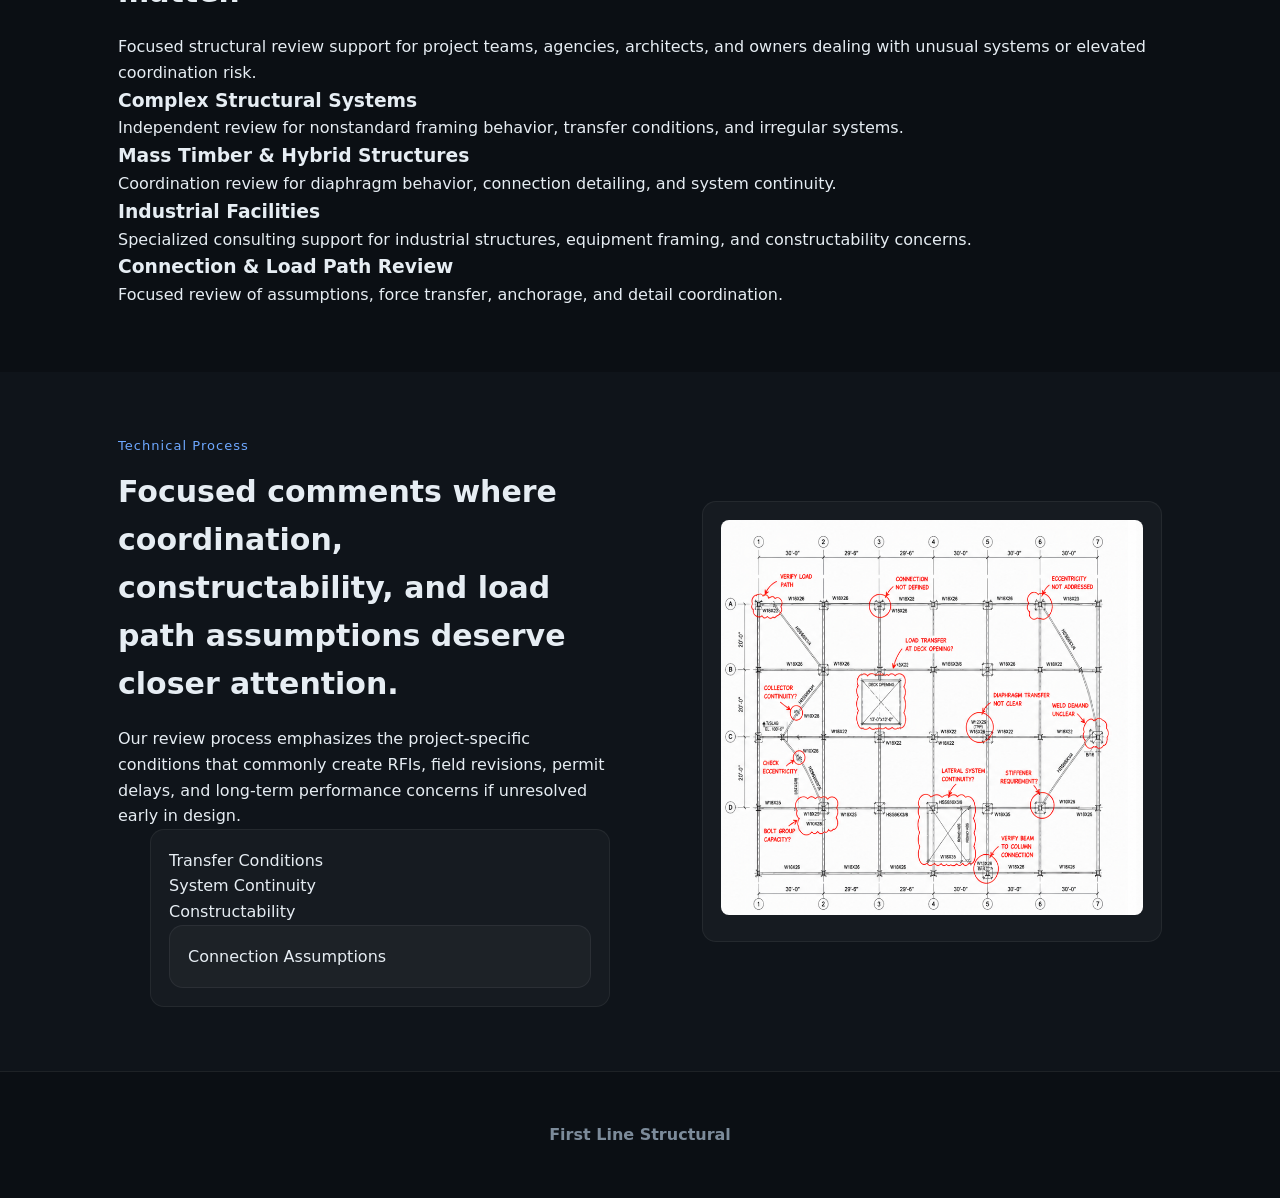
==== commit f37fa19c: "Refine homepage tagline and structural hero graphic" ====
--- a/index.html
+++ b/index.html
@@ -33,7 +33,7 @@
       <p class="eyebrow">Independent Structural Review & Specialized Consulting</p>
 
       <h1>
-        Better structural decisions before coordination problems become field problems.
+        Better reviews for buildings that deserve more than a checklist.
       </h1>
 
       <p class="lead">
@@ -68,34 +68,57 @@
 
       <div class="hero-graphic-card">
 
-        <svg viewBox="0 0 800 600" class="hero-diagram">
-
-          <g opacity="0.15" stroke="#5b6b7d">
-            <path d="M100 80V520" />
-            <path d="M220 80V520" />
-            <path d="M340 80V520" />
-            <path d="M460 80V520" />
-            <path d="M580 80V520" />
-            <path d="M700 80V520" />
-
-            <path d="M100 120H700" />
-            <path d="M100 240H700" />
-            <path d="M100 360H700" />
-            <path d="M100 480H700" />
+        <svg viewBox="0 0 900 700" class="hero-diagram">
+
+          <g opacity="0.12" stroke="#5b6b7d" stroke-width="1">
+            <path d="M120 100V620" />
+            <path d="M240 100V620" />
+            <path d="M360 100V620" />
+            <path d="M480 100V620" />
+            <path d="M600 100V620" />
+            <path d="M720 100V620" />
+
+            <path d="M120 140H760" />
+            <path d="M120 260H760" />
+            <path d="M120 380H760" />
+            <path d="M120 500H760" />
+          </g>
+
+          <g stroke="#dce8f5" stroke-width="5" fill="none" opacity="0.9">
+            <path d="M180 560V220" />
+            <path d="M340 560V180" />
+            <path d="M500 560V260" />
+            <path d="M660 560V160" />
+
+            <path d="M180 560H660" />
+            <path d="M180 420H660" />
+            <path d="M180 280H660" />
           </g>
 
           <g stroke="#6ea8ff" stroke-width="4" fill="none">
-            <path d="M100 480L220 300L340 360L460 180L580 260L700 120" />
-            <path d="M220 300L340 180L460 260L580 140" opacity="0.5" />
-          </g>
-
-          <g fill="#dce8f5">
-            <circle cx="100" cy="480" r="7" />
-            <circle cx="220" cy="300" r="7" />
-            <circle cx="340" cy="360" r="7" />
-            <circle cx="460" cy="180" r="7" />
-            <circle cx="580" cy="260" r="7" />
-            <circle cx="700" cy="120" r="7" />
+            <path d="M180 420L340 280" />
+            <path d="M340 280L500 420" />
+            <path d="M500 420L660 280" />
+
+            <path d="M180 560L340 420" opacity="0.7" />
+            <path d="M340 420L500 560" opacity="0.7" />
+          </g>
+
+          <g fill="#6ea8ff">
+            <circle cx="180" cy="420" r="7" />
+            <circle cx="340" cy="280" r="7" />
+            <circle cx="500" cy="420" r="7" />
+            <circle cx="660" cy="280" r="7" />
+          </g>
+
+          <g opacity="0.8" stroke="#6ea8ff" stroke-width="3">
+            <path d="M340 120V180" />
+            <path d="M500 200V260" />
+          </g>
+
+          <g fill="#6ea8ff" opacity="0.85">
+            <path d="M330 135L340 120L350 135" />
+            <path d="M490 215L500 200L510 215" />
           </g>
 
         </svg>
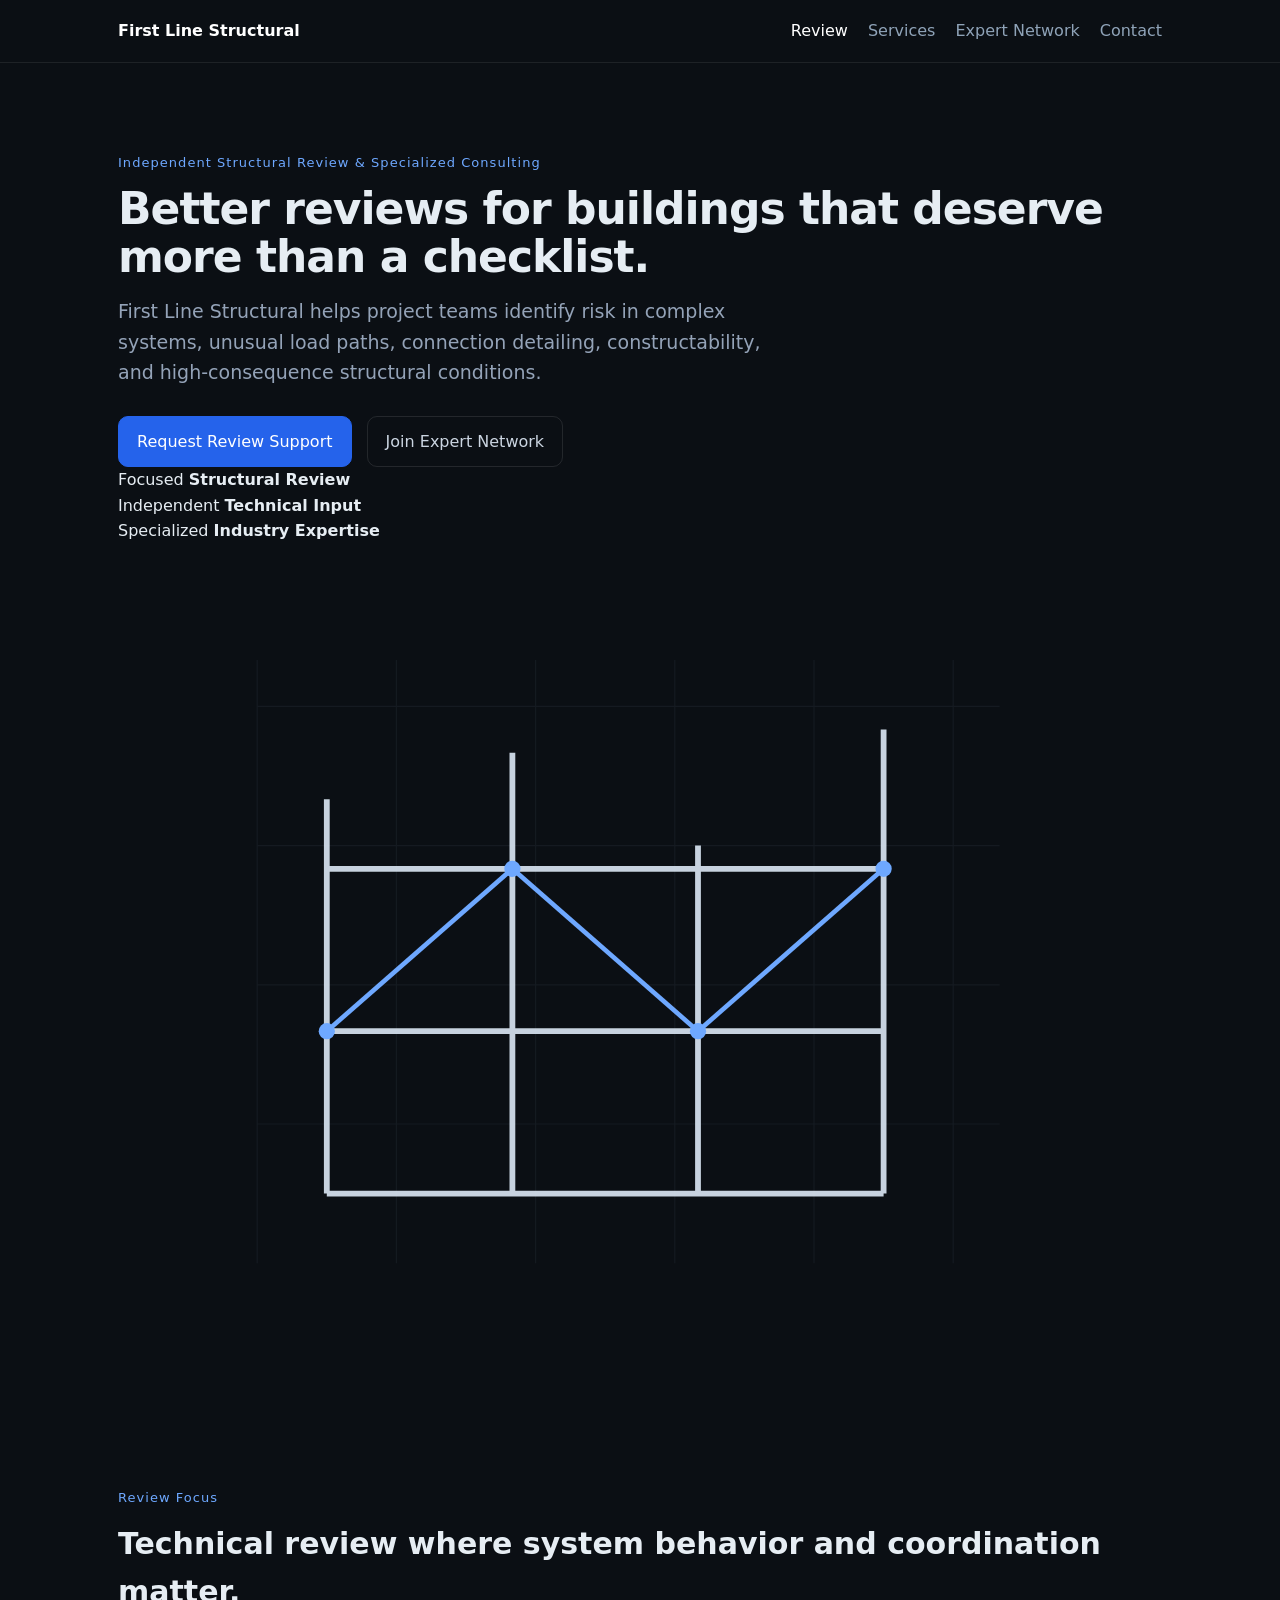
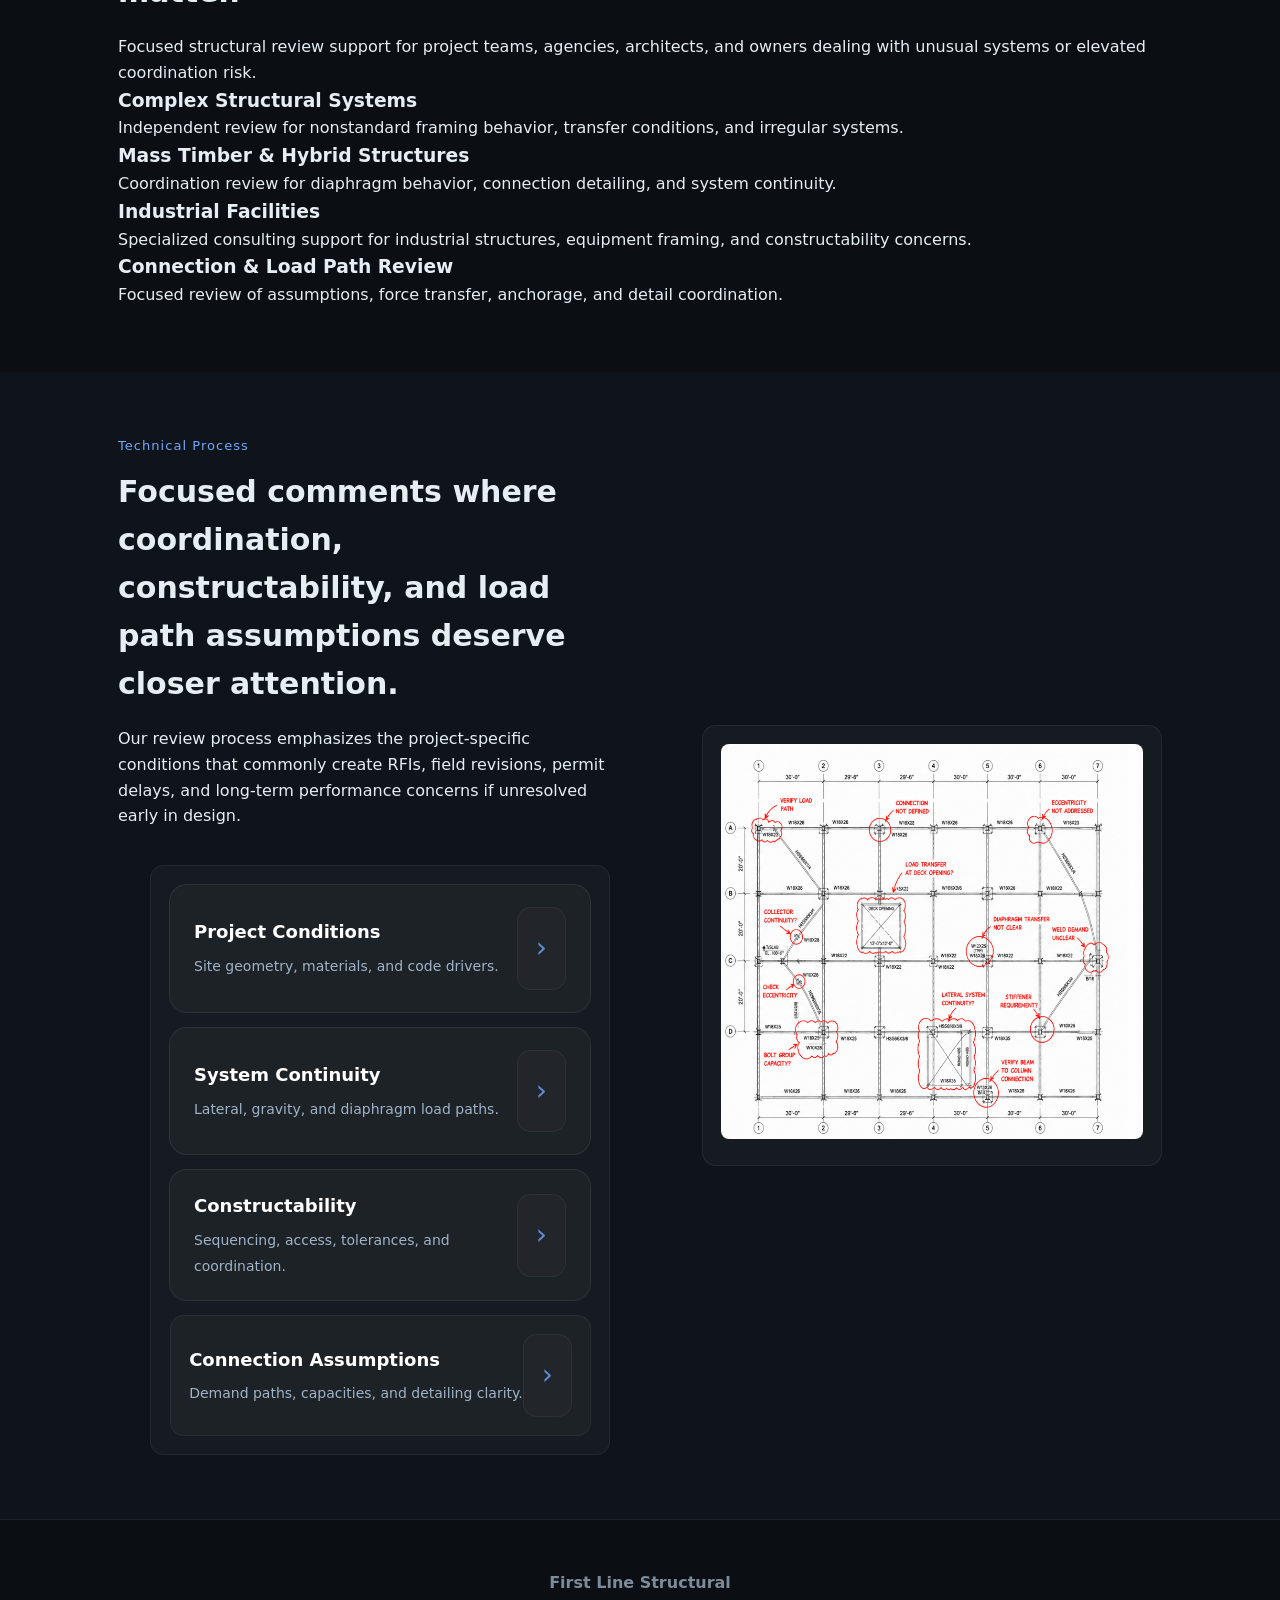
==== commit 863b38be: "Fix technical process card alignment and improve layout hierarchy" ====
--- a/index.html
+++ b/index.html
@@ -5,6 +5,55 @@
   <meta name="viewport" content="width=device-width, initial-scale=1" />
   <title>First Line Structural</title>
   <link rel="stylesheet" href="assets/css/styles.css">
+
+  <style>
+
+    .technical-process-grid {
+      display: grid;
+      gap: 14px;
+      margin-top: 36px;
+      max-width: 560px;
+    }
+
+    .technical-process-item {
+      display: flex;
+      align-items: center;
+      justify-content: space-between;
+      padding: 22px 24px;
+      background: rgba(255,255,255,0.03);
+      border: 1px solid rgba(255,255,255,0.08);
+      border-radius: 18px;
+      transition: 0.2s ease;
+    }
+
+    .technical-process-item:hover {
+      border-color: rgba(110,168,255,0.35);
+      transform: translateY(-2px);
+    }
+
+    .technical-process-item strong {
+      display: block;
+      font-size: 18px;
+      margin-bottom: 6px;
+      color: white;
+    }
+
+    .technical-process-item span {
+      color: #9fb3c8;
+      font-size: 14px;
+      line-height: 1.5;
+    }
+
+    .technical-arrow {
+      color: #6ea8ff;
+      font-size: 28px;
+      padding-left: 20px;
+      opacity: 0.8;
+      flex-shrink: 0;
+    }
+
+  </style>
+
 </head>
 
 <body>
@@ -77,7 +126,6 @@
             <path d="M480 100V620" />
             <path d="M600 100V620" />
             <path d="M720 100V620" />
-
             <path d="M120 140H760" />
             <path d="M120 260H760" />
             <path d="M120 380H760" />
@@ -89,7 +137,6 @@
             <path d="M340 560V180" />
             <path d="M500 560V260" />
             <path d="M660 560V160" />
-
             <path d="M180 560H660" />
             <path d="M180 420H660" />
             <path d="M180 280H660" />
@@ -99,9 +146,6 @@
             <path d="M180 420L340 280" />
             <path d="M340 280L500 420" />
             <path d="M500 420L660 280" />
-
-            <path d="M180 560L340 420" opacity="0.7" />
-            <path d="M340 420L500 560" opacity="0.7" />
           </g>
 
           <g fill="#6ea8ff">
@@ -111,16 +155,6 @@
             <circle cx="660" cy="280" r="7" />
           </g>
 
-          <g opacity="0.8" stroke="#6ea8ff" stroke-width="3">
-            <path d="M340 120V180" />
-            <path d="M500 200V260" />
-          </g>
-
-          <g fill="#6ea8ff" opacity="0.85">
-            <path d="M330 135L340 120L350 135" />
-            <path d="M490 215L500 200L510 215" />
-          </g>
-
         </svg>
 
       </div>
@@ -189,11 +223,40 @@
         Our review process emphasizes the project-specific conditions that commonly create RFIs, field revisions, permit delays, and long-term performance concerns if unresolved early in design.
       </p>
 
-      <div class="technical-list">
-        <div>Transfer Conditions</div>
-        <div>System Continuity</div>
-        <div>Constructability</div>
-        <div>Connection Assumptions</div>
+      <div class="technical-process-grid">
+
+        <div class="technical-process-item">
+          <div>
+            <strong>Project Conditions</strong>
+            <span>Site geometry, materials, and code drivers.</span>
+          </div>
+          <div class="technical-arrow">›</div>
+        </div>
+
+        <div class="technical-process-item">
+          <div>
+            <strong>System Continuity</strong>
+            <span>Lateral, gravity, and diaphragm load paths.</span>
+          </div>
+          <div class="technical-arrow">›</div>
+        </div>
+
+        <div class="technical-process-item">
+          <div>
+            <strong>Constructability</strong>
+            <span>Sequencing, access, tolerances, and coordination.</span>
+          </div>
+          <div class="technical-arrow">›</div>
+        </div>
+
+        <div class="technical-process-item">
+          <div>
+            <strong>Connection Assumptions</strong>
+            <span>Demand paths, capacities, and detailing clarity.</span>
+          </div>
+          <div class="technical-arrow">›</div>
+        </div>
+
       </div>
 
     </div>
@@ -217,4 +280,4 @@
 <script src="assets/js/main.js"></script>
 
 </body>
-</html>
+</html>
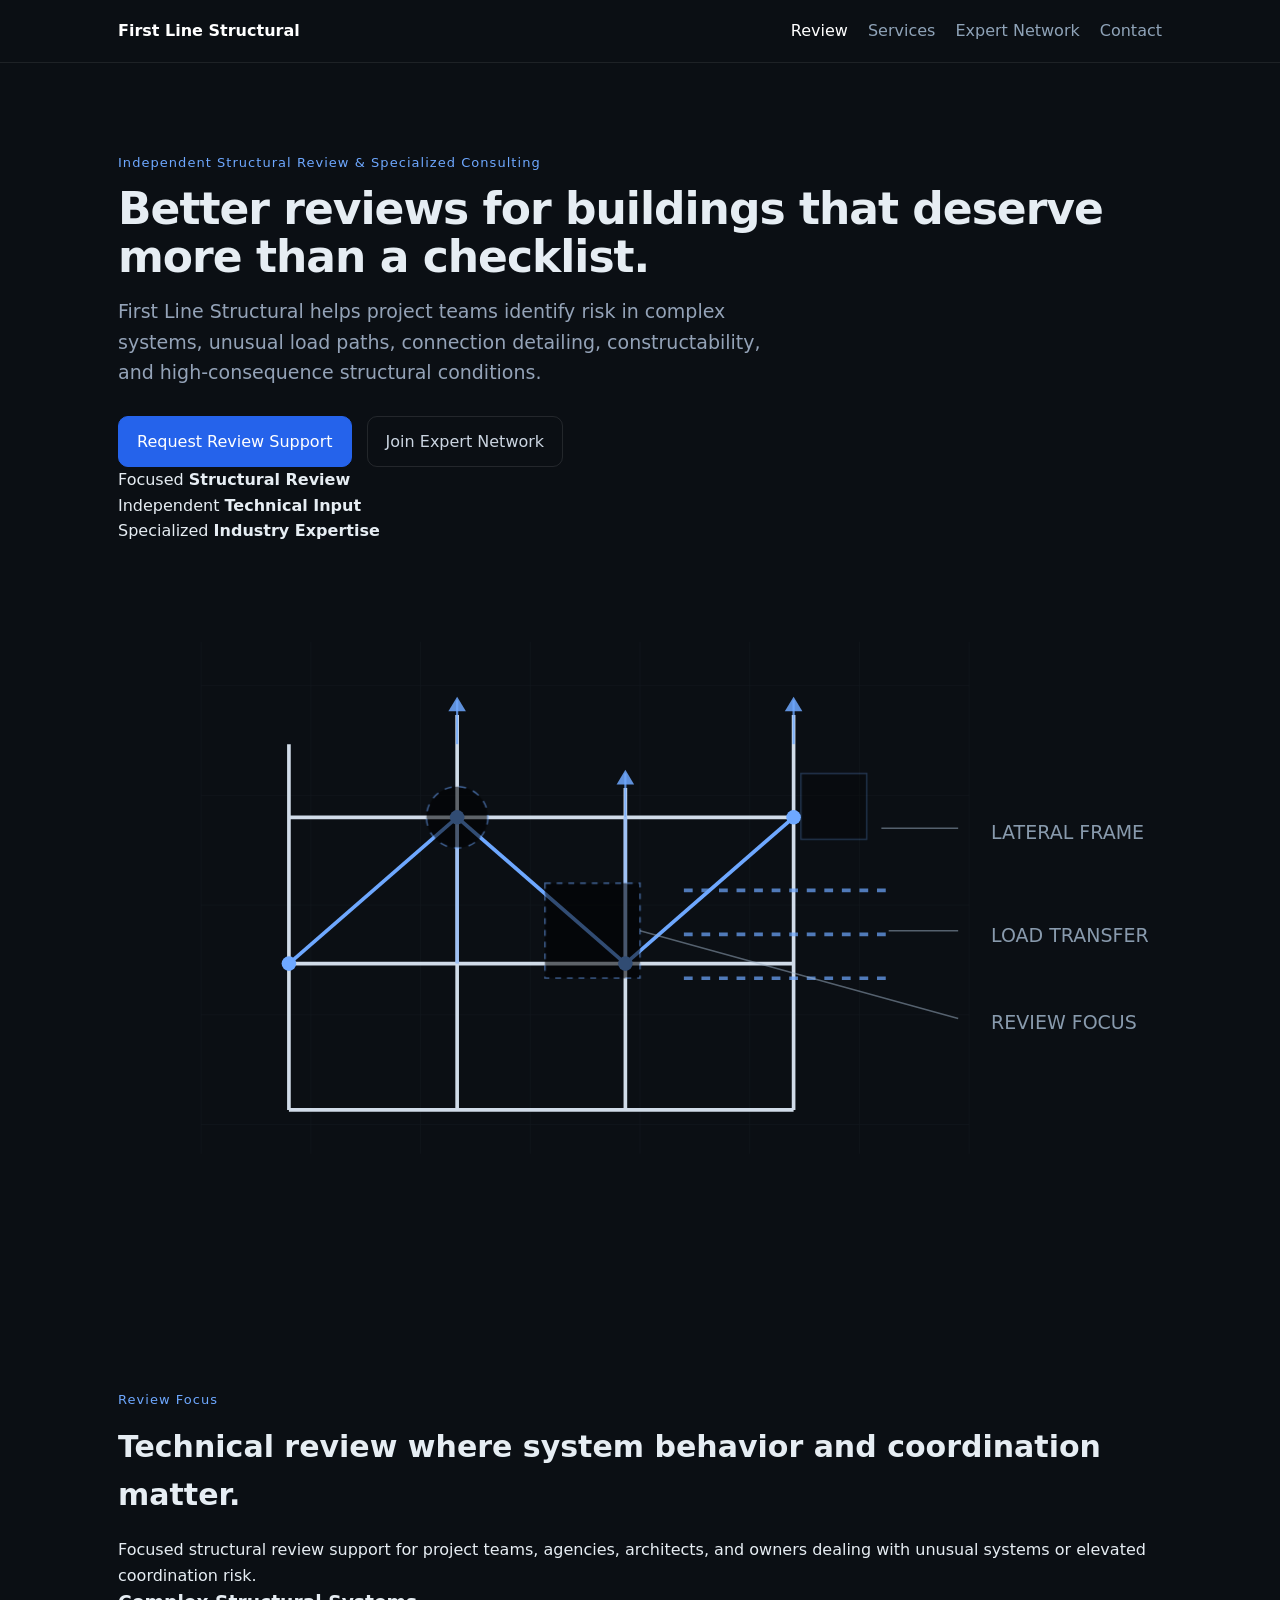
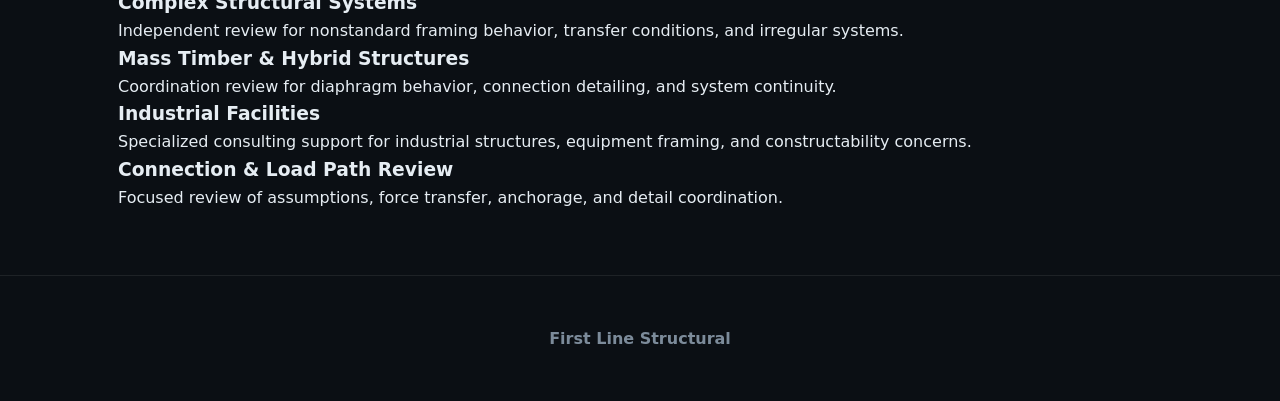
==== commit 7ccde26e: "Enhance hero blueprint graphic density and reduce empty space" ====
--- a/index.html
+++ b/index.html
@@ -7,7 +7,6 @@
   <link rel="stylesheet" href="assets/css/styles.css">
 
   <style>
-
     .technical-process-grid {
       display: grid;
       gap: 14px;
@@ -52,12 +51,14 @@
       flex-shrink: 0;
     }
 
+    .hero-graphic-card {
+      padding: 10px !important;
+    }
+
   </style>
-
 </head>
 
 <body>
-
 <header class="site-header">
   <div class="container nav-wrap">
     <a class="logo" href="index.html">First Line Structural</a>
@@ -75,206 +76,174 @@
 
 <section class="hero advanced-hero">
 
-  <div class="hero-grid container">
-
-    <div class="hero-copy">
-
-      <p class="eyebrow">Independent Structural Review & Specialized Consulting</p>
-
-      <h1>
-        Better reviews for buildings that deserve more than a checklist.
-      </h1>
-
-      <p class="lead">
-        First Line Structural helps project teams identify risk in complex systems, unusual load paths, connection detailing, constructability, and high-consequence structural conditions.
-      </p>
-
-      <div class="actions">
-        <a href="contact.html" class="btn primary">Request Review Support</a>
-        <a href="expert-network.html" class="btn">Join Expert Network</a>
-      </div>
-
-      <div class="hero-stats">
-        <div>
-          <span>Focused</span>
-          <strong>Structural Review</strong>
-        </div>
-
-        <div>
-          <span>Independent</span>
-          <strong>Technical Input</strong>
-        </div>
-
-        <div>
-          <span>Specialized</span>
-          <strong>Industry Expertise</strong>
-        </div>
-      </div>
-
-    </div>
-
-    <div class="hero-graphic-wrap">
-
-      <div class="hero-graphic-card">
-
-        <svg viewBox="0 0 900 700" class="hero-diagram">
-
-          <g opacity="0.12" stroke="#5b6b7d" stroke-width="1">
-            <path d="M120 100V620" />
-            <path d="M240 100V620" />
-            <path d="M360 100V620" />
-            <path d="M480 100V620" />
-            <path d="M600 100V620" />
-            <path d="M720 100V620" />
-            <path d="M120 140H760" />
-            <path d="M120 260H760" />
-            <path d="M120 380H760" />
-            <path d="M120 500H760" />
-          </g>
-
-          <g stroke="#dce8f5" stroke-width="5" fill="none" opacity="0.9">
-            <path d="M180 560V220" />
-            <path d="M340 560V180" />
-            <path d="M500 560V260" />
-            <path d="M660 560V160" />
-            <path d="M180 560H660" />
-            <path d="M180 420H660" />
-            <path d="M180 280H660" />
-          </g>
-
-          <g stroke="#6ea8ff" stroke-width="4" fill="none">
-            <path d="M180 420L340 280" />
-            <path d="M340 280L500 420" />
-            <path d="M500 420L660 280" />
-          </g>
-
-          <g fill="#6ea8ff">
-            <circle cx="180" cy="420" r="7" />
-            <circle cx="340" cy="280" r="7" />
-            <circle cx="500" cy="420" r="7" />
-            <circle cx="660" cy="280" r="7" />
-          </g>
-
-        </svg>
-
-      </div>
-
-    </div>
-
-  </div>
+<div class="hero-grid container">
+
+<div class="hero-copy">
+
+<p class="eyebrow">Independent Structural Review & Specialized Consulting</p>
+
+<h1>
+Better reviews for buildings that deserve more than a checklist.
+</h1>
+
+<p class="lead">
+First Line Structural helps project teams identify risk in complex systems, unusual load paths, connection detailing, constructability, and high-consequence structural conditions.
+</p>
+
+<div class="actions">
+<a href="contact.html" class="btn primary">Request Review Support</a>
+<a href="expert-network.html" class="btn">Join Expert Network</a>
+</div>
+
+<div class="hero-stats">
+<div>
+<span>Focused</span>
+<strong>Structural Review</strong>
+</div>
+
+<div>
+<span>Independent</span>
+<strong>Technical Input</strong>
+</div>
+
+<div>
+<span>Specialized</span>
+<strong>Industry Expertise</strong>
+</div>
+</div>
+
+</div>
+
+<div class="hero-graphic-wrap">
+<div class="hero-graphic-card">
+
+<svg viewBox="0 0 1400 950" class="hero-diagram">
+
+<g opacity="0.08" stroke="#5b6b7d" stroke-width="1">
+<path d="M100 120V820" />
+<path d="M250 120V820" />
+<path d="M400 120V820" />
+<path d="M550 120V820" />
+<path d="M700 120V820" />
+<path d="M850 120V820" />
+<path d="M1000 120V820" />
+<path d="M1150 120V820" />
+
+<path d="M100 180H1150" />
+<path d="M100 330H1150" />
+<path d="M100 480H1150" />
+<path d="M100 630H1150" />
+<path d="M100 780H1150" />
+</g>
+
+<g stroke="#dce8f5" stroke-width="5" fill="none" opacity="0.95">
+<path d="M220 760V260" />
+<path d="M450 760V220" />
+<path d="M680 760V320" />
+<path d="M910 760V220" />
+
+<path d="M220 760H910" />
+<path d="M220 560H910" />
+<path d="M220 360H910" />
+</g>
+
+<g stroke="#6ea8ff" stroke-width="5" fill="none">
+<path d="M220 560L450 360" />
+<path d="M450 360L680 560" />
+<path d="M680 560L910 360" />
+
+<path d="M450 360L450 560" opacity="0.5" />
+<path d="M680 560L680 360" opacity="0.5" />
+
+<path d="M760 460H1040" stroke-dasharray="12 12" opacity="0.7" />
+<path d="M760 520H1040" stroke-dasharray="12 12" opacity="0.7" />
+<path d="M760 580H1040" stroke-dasharray="12 12" opacity="0.7" />
+</g>
+
+<g fill="#6ea8ff">
+<circle cx="220" cy="560" r="10" />
+<circle cx="450" cy="360" r="10" />
+<circle cx="680" cy="560" r="10" />
+<circle cx="910" cy="360" r="10" />
+</g>
+
+<g opacity="0.8" stroke="#6ea8ff" stroke-width="3">
+<path d="M450 200V260" />
+<path d="M680 300V360" />
+<path d="M910 200V260" />
+</g>
+
+<g fill="#6ea8ff" opacity="0.85">
+<path d="M438 215L450 195L462 215" />
+<path d="M668 315L680 295L692 315" />
+<path d="M898 215L910 195L922 215" />
+</g>
+
+<g opacity="0.55" stroke="#6ea8ff" stroke-width="2">
+<rect x="570" y="450" width="130" height="130" stroke-dasharray="8 8"/>
+<rect x="920" y="300" width="90" height="90" opacity="0.45"/>
+<circle cx="450" cy="360" r="42" stroke-dasharray="10 10" />
+</g>
+
+<g fill="#9fb3c8" opacity="0.85" font-size="26">
+<text x="1180" y="390">LATERAL FRAME</text>
+<text x="1180" y="530">LOAD TRANSFER</text>
+<text x="1180" y="650">REVIEW FOCUS</text>
+</g>
+
+<g stroke="#9fb3c8" stroke-width="2" opacity="0.5">
+<path d="M1030 375L1135 375" />
+<path d="M1040 515L1135 515" />
+<path d="M700 515L1135 635" />
+</g>
+
+</svg>
+
+</div>
+</div>
+
+</div>
 
 </section>
 
 <section class="section review-grid-section">
-
-  <div class="container">
-
-    <div class="section-heading-row">
-      <div>
-        <p class="eyebrow">Review Focus</p>
-        <h2>Technical review where system behavior and coordination matter.</h2>
-      </div>
-
-      <p class="section-side-text">
-        Focused structural review support for project teams, agencies, architects, and owners dealing with unusual systems or elevated coordination risk.
-      </p>
-    </div>
-
-    <div class="review-grid">
-
-      <div class="review-card">
-        <h3>Complex Structural Systems</h3>
-        <p>Independent review for nonstandard framing behavior, transfer conditions, and irregular systems.</p>
-      </div>
-
-      <div class="review-card">
-        <h3>Mass Timber & Hybrid Structures</h3>
-        <p>Coordination review for diaphragm behavior, connection detailing, and system continuity.</p>
-      </div>
-
-      <div class="review-card">
-        <h3>Industrial Facilities</h3>
-        <p>Specialized consulting support for industrial structures, equipment framing, and constructability concerns.</p>
-      </div>
-
-      <div class="review-card">
-        <h3>Connection & Load Path Review</h3>
-        <p>Focused review of assumptions, force transfer, anchorage, and detail coordination.</p>
-      </div>
-
-    </div>
-
-  </div>
-
+<div class="container">
+<div class="section-heading-row">
+<div>
+<p class="eyebrow">Review Focus</p>
+<h2>Technical review where system behavior and coordination matter.</h2>
+</div>
+<p class="section-side-text">
+Focused structural review support for project teams, agencies, architects, and owners dealing with unusual systems or elevated coordination risk.
+</p>
+</div>
+<div class="review-grid">
+<div class="review-card">
+<h3>Complex Structural Systems</h3>
+<p>Independent review for nonstandard framing behavior, transfer conditions, and irregular systems.</p>
+</div>
+<div class="review-card">
+<h3>Mass Timber & Hybrid Structures</h3>
+<p>Coordination review for diaphragm behavior, connection detailing, and system continuity.</p>
+</div>
+<div class="review-card">
+<h3>Industrial Facilities</h3>
+<p>Specialized consulting support for industrial structures, equipment framing, and constructability concerns.</p>
+</div>
+<div class="review-card">
+<h3>Connection & Load Path Review</h3>
+<p>Focused review of assumptions, force transfer, anchorage, and detail coordination.</p>
+</div>
+</div>
+</div>
 </section>
 
-<section class="section alt technical-section">
-
-  <div class="container split technical-split">
-
-    <div>
-      <p class="eyebrow">Technical Process</p>
-
-      <h2>
-        Focused comments where coordination, constructability, and load path assumptions deserve closer attention.
-      </h2>
-
-      <p>
-        Our review process emphasizes the project-specific conditions that commonly create RFIs, field revisions, permit delays, and long-term performance concerns if unresolved early in design.
-      </p>
-
-      <div class="technical-process-grid">
-
-        <div class="technical-process-item">
-          <div>
-            <strong>Project Conditions</strong>
-            <span>Site geometry, materials, and code drivers.</span>
-          </div>
-          <div class="technical-arrow">›</div>
-        </div>
-
-        <div class="technical-process-item">
-          <div>
-            <strong>System Continuity</strong>
-            <span>Lateral, gravity, and diaphragm load paths.</span>
-          </div>
-          <div class="technical-arrow">›</div>
-        </div>
-
-        <div class="technical-process-item">
-          <div>
-            <strong>Constructability</strong>
-            <span>Sequencing, access, tolerances, and coordination.</span>
-          </div>
-          <div class="technical-arrow">›</div>
-        </div>
-
-        <div class="technical-process-item">
-          <div>
-            <strong>Connection Assumptions</strong>
-            <span>Demand paths, capacities, and detailing clarity.</span>
-          </div>
-          <div class="technical-arrow">›</div>
-        </div>
-
-      </div>
-
-    </div>
-
-    <div class="technical-image-card">
-      <img src="assets/images/redline-review.png" alt="Structural review markup">
-    </div>
-
-  </div>
-
-</section>
-
 </main>
 
 <footer class="footer">
-  <div class="container">
-    <p><strong>First Line Structural</strong></p>
-  </div>
+<div class="container">
+<p><strong>First Line Structural</strong></p>
+</div>
 </footer>
 
 <script src="assets/js/main.js"></script>
